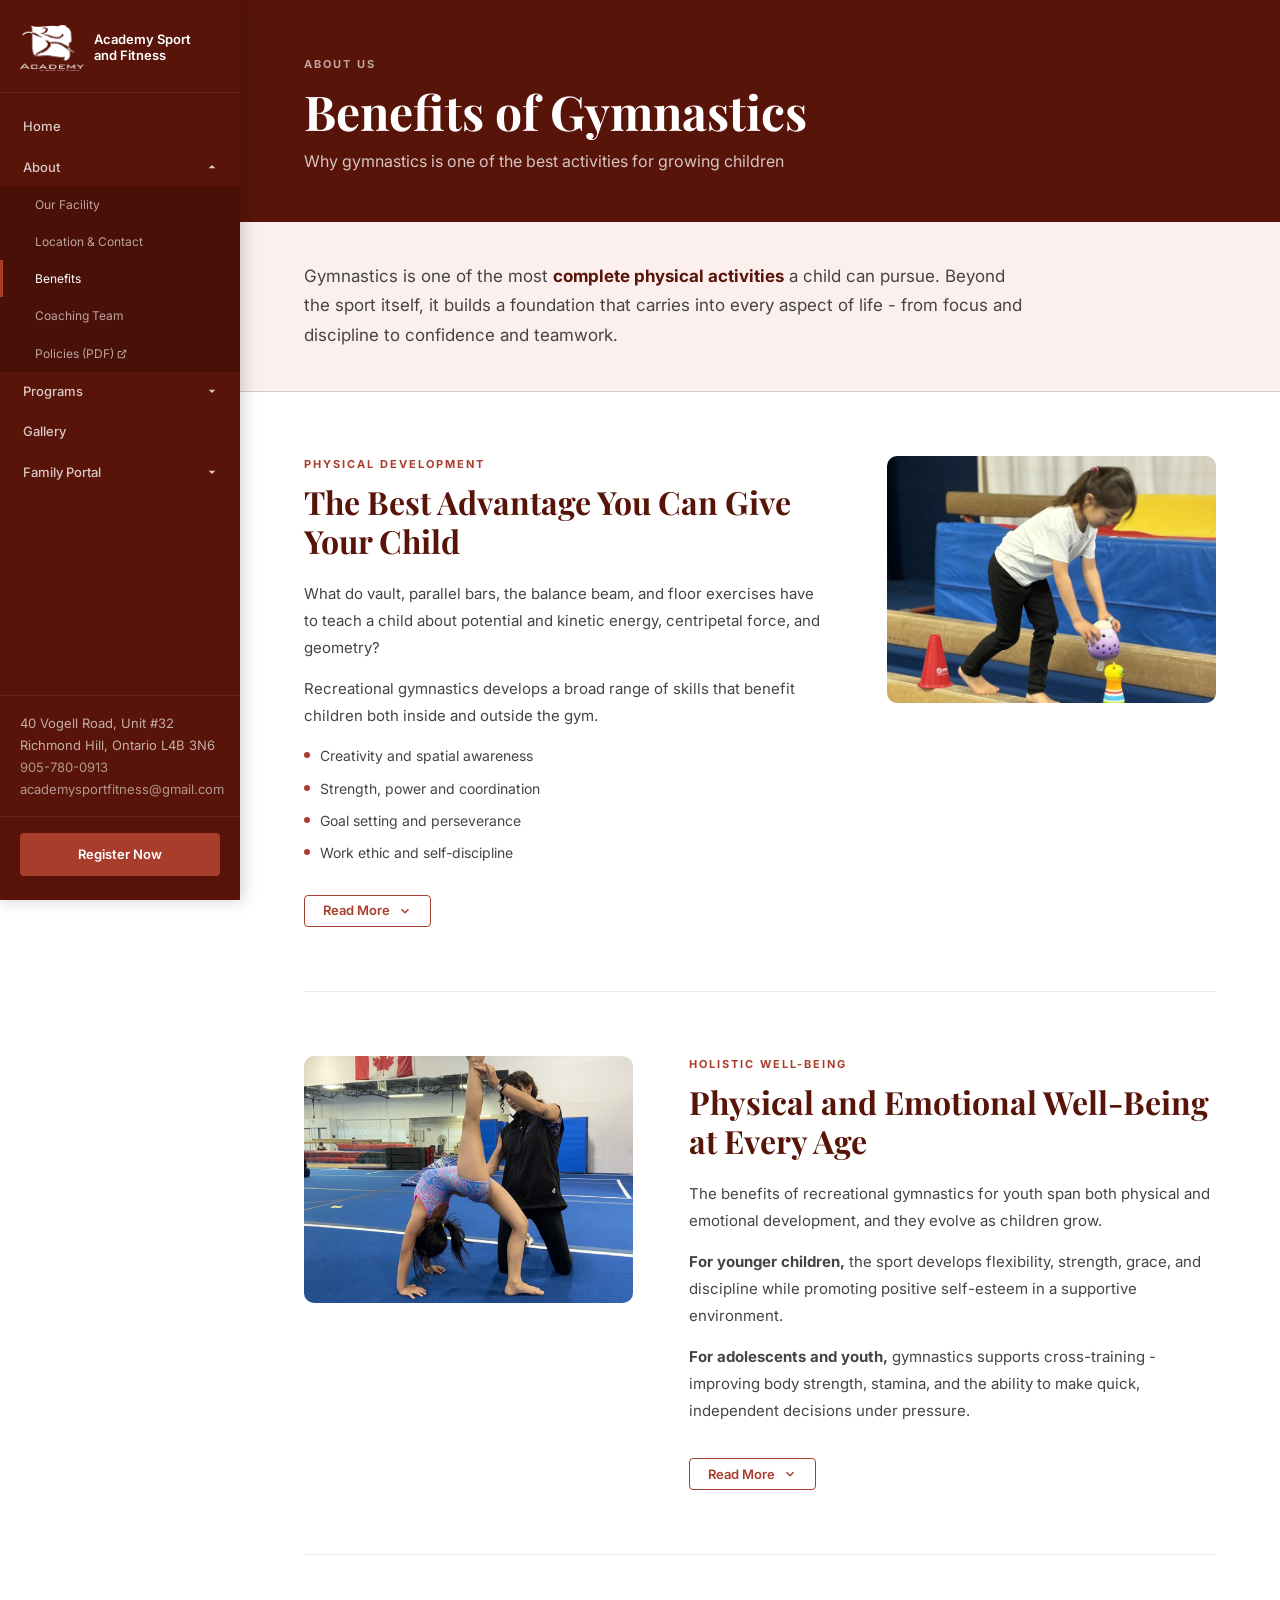
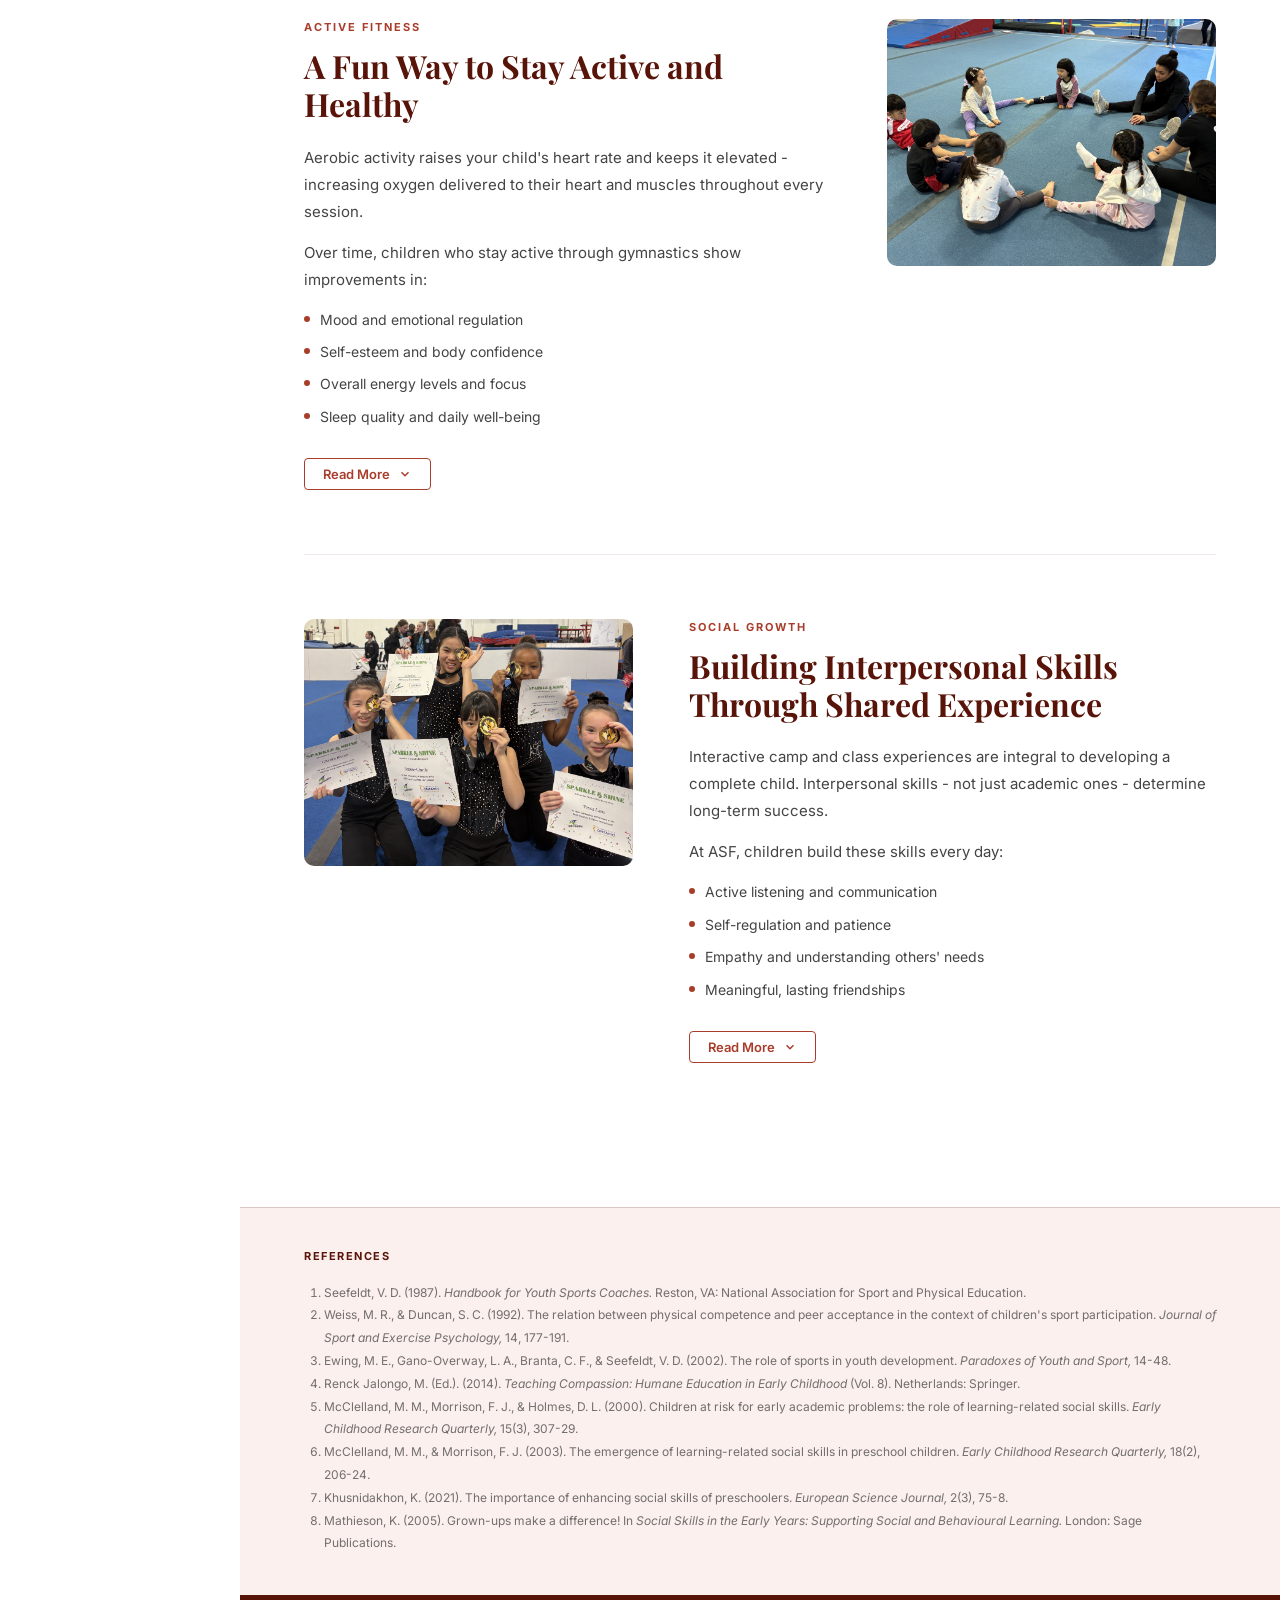
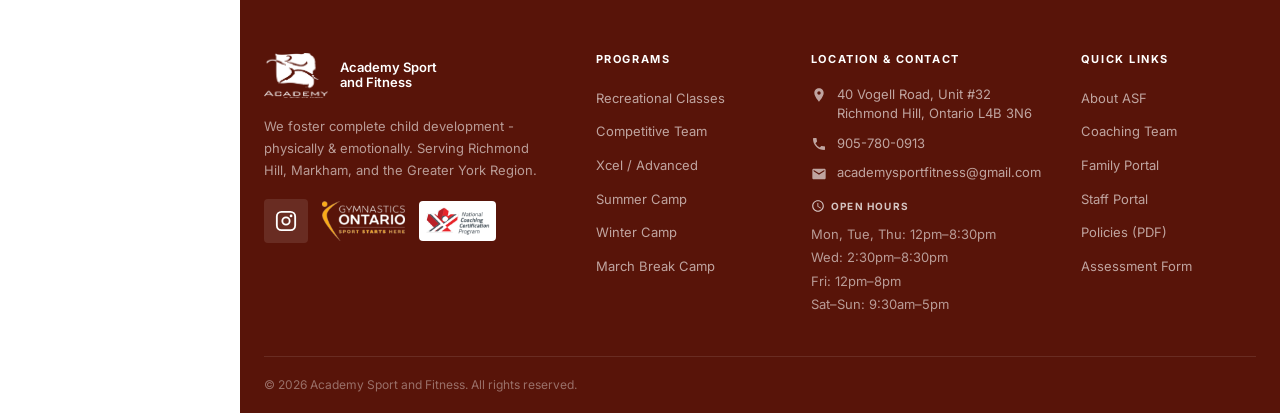
==== benefits.html @ f4c7ddd2 "Website redesign — initial commit" ====
<!DOCTYPE html>
<html lang="en">
<head>
<meta charset="UTF-8">
<meta name="viewport" content="width=device-width, initial-scale=1.0">
<meta name="description" content="Discover the physical, cognitive, and social benefits of gymnastics for children of all ages at Academy Sport and Fitness.">
<meta property="og:site_name" content="Academy Sport and Fitness">
<meta property="og:type" content="website">
<meta property="og:url" content="https://academysportfitness.ca/benefits.html">
<meta property="og:title" content="Benefits of Gymnastics | Academy Sport and Fitness">
<meta property="og:description" content="Discover the physical, cognitive, and social benefits of gymnastics for children of all ages at Academy Sport and Fitness.">
<meta property="og:image" content="https://academysportfitness.ca/assets/web/logo.png">
<meta property="og:locale" content="en_CA">
<link rel="icon" href="assets/web/logo.png" type="image/png">
<title>Benefits of Gymnastics | Academy Sport and Fitness</title>
<link href="https://fonts.googleapis.com/css2?family=Playfair+Display:wght@400;700&family=Inter:wght@300;400;500;600;700&display=swap" rel="stylesheet">
<style>
:root {
  --seashell:      #FCF0EE;
  --almond-silk:   #DAC9C6;
  --brick-red:     #A93D2B;
  --oxidized-iron: #9B2616;
  --dark-garnet:   #581409;
  --white:         #FFFFFF;
  --text-dark:     #1A1A1A;
  --text-mid:      #444444;
  --nav-width:     240px;
}
*,*::before,*::after{box-sizing:border-box;margin:0;padding:0}
body{font-family:'Inter',sans-serif;font-size:16px;color:var(--text-dark);background:var(--white);line-height:1.6}
img{max-width:100%;height:auto;display:block}
a{color:var(--brick-red)}
svg{display:inline-block;vertical-align:middle;flex-shrink:0}

.site-wrapper{display:flex;min-height:100vh}
#main-content{flex:1;min-width:0;margin-left:var(--nav-width)}

/* ── SIDEBAR NAV ── */
#site-nav{position:fixed;top:0;left:0;width:var(--nav-width);height:100vh;background:var(--dark-garnet);display:flex;flex-direction:column;overflow-y:auto;z-index:1000;box-shadow:2px 0 16px rgba(0,0,0,.2);scrollbar-width:none}
#site-nav::-webkit-scrollbar{display:none}
.nav-logo{display:flex;align-items:center;gap:10px;padding:24px 20px 20px;text-decoration:none;border-bottom:1px solid rgba(255,255,255,.08)}
.nav-logo-icon{width:64px;height:48px;flex-shrink:0;display:flex;align-items:center;justify-content:center}
.nav-logo-icon img{width:100%;height:100%;object-fit:contain}
.nav-logo-text strong{display:block;font-size:13px;font-weight:600;color:#fff;line-height:1.2}
.nav-menu{list-style:none;padding:12px 0;flex:1}
.nav-menu>li>a,.nav-menu>li>.nav-parent{display:flex;align-items:center;justify-content:space-between;gap:8px;width:100%;padding:11px 20px;color:var(--almond-silk);text-decoration:none;font-size:13px;font-weight:500;background:none;border:none;font-family:inherit;cursor:pointer;text-align:left;transition:background .15s,color .15s;border-left:3px solid transparent}
.nav-menu>li>a:hover,.nav-menu>li>.nav-parent:hover{background:rgba(255,255,255,.06);color:#fff}
.nav-menu>li.active>a{color:#fff;background:rgba(255,255,255,.08);border-left-color:var(--brick-red)}
.nav-chevron{display:flex;transition:transform .25s;opacity:1}
.nav-parent[aria-expanded="true"] .nav-chevron{transform:rotate(180deg)}
.nav-dropdown{list-style:none;background:rgba(0,0,0,.18);overflow:hidden;max-height:0;opacity:0;transition:max-height .28s ease,opacity .2s ease}
.nav-dropdown.open{max-height:400px;opacity:1}
.nav-dropdown li a{display:block;padding:9px 20px 9px 32px;color:var(--almond-silk);text-decoration:none;font-size:12px;opacity:.8;transition:background .15s,opacity .15s;border-left:3px solid transparent}
.nav-dropdown li a:hover{background:rgba(255,255,255,.06);opacity:1;color:#fff}
.nav-dropdown li.active a{color:#fff;border-left-color:var(--brick-red);opacity:1}
.nav-policy-btn{display:inline-flex!important;align-items:center;gap:6px;margin:6px 20px 8px 20px;border:1px solid rgba(255,255,255,.3)!important;border-radius:20px;color:var(--almond-silk);text-decoration:none;font-size:11px;font-weight:600;padding:4px 8px;transition:background .15s,border-color .15s;opacity:1!important;background:none}
.nav-policy-btn:hover{background:rgba(255,255,255,.1)!important;border-color:rgba(255,255,255,.55)!important;color:#fff!important}
.nav-portal-btn{display:flex!important;align-items:center;justify-content:center;gap:7px;width:fit-content;margin:5px auto 8px;border:1.5px solid rgba(255,255,255,.4)!important;border-radius:20px;color:#fff;text-decoration:none;font-size:12px;font-weight:600;padding:5px 16px;transition:background .15s,border-color .15s;background:rgba(255,255,255,.06)}
.nav-portal-btn:hover{background:rgba(255,255,255,.15)!important;border-color:rgba(255,255,255,.65)!important;color:#fff!important}
.nav-contact{padding:16px 20px;border-top:1px solid rgba(255,255,255,.08);font-size:13px;line-height:1.7;color:rgba(255,255,255,.65)}
.nav-contact a{color:rgba(255,255,255,.55);text-decoration:none}
.nav-contact a:hover{color:#fff}
.nav-cta-wrap{padding:16px 20px 24px;border-top:1px solid rgba(255,255,255,.08)}
.nav-cta{display:block;text-align:center;background:var(--brick-red);color:#fff;padding:11px 16px;border-radius:4px;font-size:13px;font-weight:600;text-decoration:none;transition:background .2s}
.nav-cta:hover{background:var(--oxidized-iron)}
/* ── PAGE HERO ── */
.page-hero{background:var(--dark-garnet);color:var(--white);padding:56px 64px 48px}
.page-hero .section-eyebrow{font-size:11px;font-weight:700;letter-spacing:.18em;text-transform:uppercase;color:var(--almond-silk);margin-bottom:10px;opacity:.8}
.page-hero-tagline{font-size:16px;color:rgba(255,255,255,.75);margin-top:10px;line-height:1.55;max-width:560px}
.page-hero h1{font-family:'Playfair Display',serif;font-size:clamp(2rem,4vw,3rem);font-weight:700;line-height:1.15;margin:0}
.section-eyebrow{font-size:11px;font-weight:700;letter-spacing:.18em;text-transform:uppercase;color:var(--brick-red);margin-bottom:12px}

/* ── INTRO BAND ── */
.intro-band{background:var(--seashell);padding:40px 64px;border-bottom:1px solid var(--almond-silk)}
.intro-band p{max-width:720px;font-size:17px;line-height:1.75;color:var(--text-mid)}
.intro-band strong{color:var(--dark-garnet)}

/* ── BENEFIT SECTIONS ── */
.benefits-list{padding:0 64px 80px}
.benefit-block{display:grid;grid-template-columns:1.6fr 1fr;gap:56px;align-items:start;padding:64px 0;border-bottom:1px solid rgba(218,201,198,.4)}
.benefit-block:last-child{border-bottom:none}
.benefit-block.reverse{direction:rtl}
.benefit-block.reverse>*{direction:ltr}
.benefit-text .section-eyebrow{display:block;margin-bottom:10px}
.benefit-text h2{font-family:'Playfair Display',serif;font-size:clamp(1.5rem,2.5vw,2rem);font-weight:700;color:var(--dark-garnet);margin-bottom:20px;line-height:1.2}
.benefit-text p{font-size:15px;line-height:1.8;color:var(--text-mid);margin-bottom:14px}
.benefit-text p:last-child{margin-bottom:0}
.benefit-bullets{list-style:none;margin-top:16px}
.benefit-bullets li{display:flex;align-items:flex-start;gap:10px;font-size:14px;color:var(--text-mid);margin-bottom:10px;line-height:1.6}
.benefit-bullets li::before{content:'';width:6px;height:6px;border-radius:50%;background:var(--brick-red);flex-shrink:0;margin-top:7px}
.benefit-more{overflow:hidden;max-height:0;transition:max-height .4s ease,opacity .3s ease;opacity:0}
.benefit-more.open{max-height:800px;opacity:1}
.benefit-more-inner{padding-top:20px;border-top:1px solid rgba(218,201,198,.5);margin-top:20px}
.benefit-more-inner h4{font-size:12px;font-weight:700;letter-spacing:.1em;text-transform:uppercase;color:var(--dark-garnet);margin-bottom:12px}
.apparatus-grid{display:grid;grid-template-columns:1fr 1fr;gap:12px;margin-bottom:0}
.apparatus-item{background:var(--seashell);border-radius:6px;padding:12px 14px}
.apparatus-item .apparatus-name{font-size:11px;font-weight:700;letter-spacing:.08em;text-transform:uppercase;color:var(--dark-garnet);margin-bottom:4px}
.apparatus-item .apparatus-takeaway{font-size:13px;color:var(--text-mid);line-height:1.5}
.apparatus-item .apparatus-takeaway em{font-style:italic;color:var(--brick-red)}
.btn-read-more{display:inline-flex;align-items:center;gap:8px;margin-top:20px;background:none;border:1px solid var(--brick-red);color:var(--brick-red);padding:8px 18px;border-radius:4px;font-size:13px;font-weight:600;cursor:pointer;font-family:inherit;transition:background .2s,color .2s;line-height:1}
.btn-read-more:hover{background:var(--brick-red);color:#fff}
.btn-read-more svg.arrow{flex-shrink:0;transition:transform .3s;display:block}
.btn-read-more.open svg.arrow{transform:rotate(180deg)}
.cite{font-size:11px;color:var(--brick-red);font-weight:600;white-space:nowrap}
.references-section{background:var(--seashell);padding:40px 64px;border-top:1px solid var(--almond-silk)}
.references-section h3{font-size:11px;font-weight:700;letter-spacing:.14em;text-transform:uppercase;color:var(--dark-garnet);margin-bottom:16px}
.references-section ol{padding-left:20px;font-size:12px;color:var(--text-mid);line-height:1.9;opacity:.75}
.benefit-img-placeholder{border-radius:10px;overflow:hidden;background:linear-gradient(135deg,var(--almond-silk) 0%,#c9b0ac 100%)}
.benefit-img-placeholder img{width:100%;aspect-ratio:4/3;object-fit:cover;display:block}

/* ── FOOTER ── */
#site-footer{background:var(--dark-garnet);color:var(--almond-silk);padding:56px 24px 0;margin-left:var(--nav-width);width:calc(100% - var(--nav-width))}
.footer-inner{max-width:1100px;margin:0 auto;display:grid;grid-template-columns:2fr 1.2fr 1.2fr 1.2fr;gap:40px;padding-bottom:40px;border-bottom:1px solid rgba(255,255,255,.1)}
.footer-brand .footer-logo{display:flex;align-items:center;gap:12px;margin-bottom:16px}
.footer-logo-icon{width:64px;height:48px;flex-shrink:0;display:flex;align-items:center;justify-content:center}
.footer-logo-icon img{width:100%;height:100%;object-fit:contain}
.footer-logos{display:flex;gap:14px;align-items:center;flex-wrap:wrap;margin-top:4px}
.footer-logos .logo-go{height:40px;width:auto;object-fit:contain}
.footer-logos .logo-nccp{height:40px;width:auto;object-fit:contain;background:#fff;border-radius:4px;padding:2px 4px}
.footer-ig-btn{width:44px;height:44px;background:rgba(255,255,255,.1);border-radius:4px;display:flex;align-items:center;justify-content:center;color:#fff;text-decoration:none;transition:background .2s;flex-shrink:0}
.footer-ig-btn:hover{background:var(--brick-red)}
.footer-logo-text strong{display:block;font-size:13px;font-weight:600;color:#fff;line-height:1.2}
.footer-brand>p{font-size:13px;line-height:1.7;opacity:.75;margin-bottom:18px}
.footer-col h4{font-size:11px;font-weight:700;letter-spacing:.14em;text-transform:uppercase;color:#fff;margin-bottom:16px}
.footer-col ul{list-style:none}
.footer-col ul li{margin-bottom:8px}
.footer-col ul li a{color:var(--almond-silk);text-decoration:none;font-size:13px;opacity:.8}
.footer-col ul li a:hover{opacity:1;color:#fff}
.footer-contact-item{display:flex;align-items:flex-start;gap:10px;margin-bottom:10px;font-size:13px;opacity:.8;line-height:1.5}
.footer-contact-item a{color:var(--almond-silk);text-decoration:none}
.footer-hours{margin-top:14px;font-size:13px;opacity:.75;line-height:1.8}
.footer-hours h5{display:flex;align-items:center;gap:6px;font-size:10px;font-weight:700;letter-spacing:.12em;text-transform:uppercase;color:#fff;margin-bottom:8px;opacity:1}
.footer-bottom{max-width:1100px;margin:0 auto;padding:18px 0;display:flex;justify-content:space-between;align-items:center;font-size:12px;opacity:.5}
.footer-bottom-links{display:flex;gap:18px}
.footer-bottom-links a{color:var(--almond-silk);text-decoration:none}

/* ── MOBILE ── */
.mobile-topbar{display:none;position:fixed;top:0;left:0;right:0;height:56px;background:var(--dark-garnet);align-items:center;justify-content:space-between;padding:0 16px;z-index:1001;box-shadow:0 2px 8px rgba(0,0,0,.25)}
.mobile-logo{display:flex;align-items:center;gap:10px;text-decoration:none}
.mobile-logo-icon{width:44px;height:30px;display:flex;align-items:center;justify-content:center;flex-shrink:0}
.mobile-logo-icon img{width:100%;height:100%;object-fit:contain}
.mobile-logo-name{color:#fff;font-size:13px;font-weight:600}
.nav-hamburger{background:rgba(255,255,255,.1);border:1px solid rgba(255,255,255,.2);border-radius:6px;cursor:pointer;padding:10px 12px;display:flex;flex-direction:column;gap:5px;align-items:center}
.nav-hamburger span{display:block;height:2px;background:#fff;border-radius:2px;transition:transform .3s,opacity .3s}
.nav-hamburger span:nth-child(1){width:24px}
.nav-hamburger span:nth-child(2){width:24px}
.nav-hamburger span:nth-child(3){width:24px}
.nav-hamburger.open span:nth-child(1){width:24px;transform:translateY(7px) rotate(45deg)}
.nav-hamburger.open span:nth-child(2){opacity:0}
.nav-hamburger.open span:nth-child(3){width:24px;transform:translateY(-7px) rotate(-45deg)}
.nav-overlay{display:none;position:fixed;inset:0;background:rgba(0,0,0,.45);z-index:999}
.nav-overlay.open{display:block}
#site-nav{transition:transform .3s ease}
@media(max-width:1024px){
  .mobile-topbar{display:flex}
  #site-nav{width:100%;transform:none;opacity:0;pointer-events:none;background:rgba(155,38,22,0.95);align-items:center;justify-content:center;transition:opacity .25s ease;box-shadow:none;overflow:hidden}
  #site-nav.nav-open{opacity:1;pointer-events:all}
  #nav-overlay{display:none!important}
  #site-nav .nav-logo,#site-nav .nav-contact,#site-nav .nav-cta-wrap{display:none}
  .nav-menu{text-align:center;padding:0;width:100%;flex:none}
  .nav-menu>li>a,.nav-menu>li>.nav-parent,.nav-dropdown li a{-webkit-tap-highlight-color:transparent}
  .nav-menu>li>a,.nav-menu>li>.nav-parent{font-size:19px;padding:13px 24px;justify-content:center;border-left:none!important;letter-spacing:.01em}
  .nav-menu>li.active>a{border-left-color:transparent!important;background:rgba(255,255,255,.1)}
  .nav-dropdown{background:rgba(0,0,0,.18)}
  .nav-dropdown li a{text-align:center;padding-left:20px;border-left:none!important}
 .nav-portal-btn{margin:6px auto 8px!important;display:inline-flex!important;width:auto}
  #main-content{margin-left:0;padding-top:56px}
  #site-footer{margin-left:0;width:100%}
  .benefit-block,.benefit-block.reverse{grid-template-columns:1fr;direction:ltr;gap:32px}
  .benefit-block.reverse .benefit-img-placeholder{order:-1}
  .benefits-list{padding:0 24px 60px}
  .intro-band{padding:28px 24px}
  .page-hero{padding:40px 24px 32px}
  .references-section{padding:28px 24px}
  .footer-inner{grid-template-columns:1fr;gap:28px}
  .footer-bottom{flex-direction:column;gap:8px;text-align:center}
  .footer-bottom-links{justify-content:center;flex-wrap:wrap}
}
/* Back to top */
#back-to-top{position:fixed;bottom:28px;right:28px;width:44px;height:44px;background:var(--brick-red);color:#fff;border:none;border-radius:50%;cursor:pointer;display:flex;align-items:center;justify-content:center;box-shadow:0 2px 12px rgba(0,0,0,.25);opacity:0;transform:translateY(10px);transition:opacity .25s,transform .25s,background .15s;z-index:900;pointer-events:none}
#back-to-top.visible{opacity:1;transform:translateY(0);pointer-events:all}
#back-to-top:hover{background:var(--oxidized-iron)}</style>
</head>
<body>

<!-- Mobile top bar -->
<div class="mobile-topbar">
  <a href="index.html" class="mobile-logo">
    <div class="mobile-logo-icon"><img src="assets/web/logo.png" alt="ASF Logo"></div>
    <span class="mobile-logo-name">Academy Sport and Fitness</span>
  </a>
  <button class="nav-hamburger" id="nav-hamburger" aria-label="Open menu" aria-expanded="false">
    <span></span><span></span><span></span>
  </button>
</div>
<div class="nav-overlay" id="nav-overlay"></div>

<div class="site-wrapper">

<!-- ── SIDEBAR NAV ── -->
<nav id="site-nav">
  <a href="index.html" class="nav-logo">
    <div class="nav-logo-icon"><img src="assets/web/logo.png" alt="ASF Logo"></div>
    <div class="nav-logo-text">
      <strong>Academy Sport<br>and Fitness</strong>
    </div>
  </a>

  <ul class="nav-menu">
    <li><a href="index.html">Home</a></li>
    <li>
      <button class="nav-parent" aria-expanded="true">
        About
        <span class="nav-chevron">
          <svg width="16" height="16" viewBox="0 0 24 24" fill="currentColor"><path d="M7 10l5 5 5-5H7z"/></svg>
        </span>
      </button>
      <ul class="nav-dropdown open">
        <li><a href="our-facility.html">Our Facility</a></li>
        <li><a href="location-contact.html">Location &amp; Contact</a></li>
        <li class="active"><a href="benefits.html">Benefits</a></li>
        <li><a href="coaching-team.html">Coaching Team</a></li>
        <li><a href="https://academysportfitness.ca/wp-content/uploads/2025/06/Academy-Policies-25-26.pdf" target="_blank" rel="noopener noreferrer">Policies (PDF)&nbsp;<svg width="10" height="10" viewBox="0 0 24 24" fill="none" stroke="currentColor" stroke-width="2.5"><path d="M18 13v6a2 2 0 0 1-2 2H5a2 2 0 0 1-2-2V8a2 2 0 0 1 2-2h6"/><polyline points="15 3 21 3 21 9"/><line x1="10" y1="14" x2="21" y2="3"/></svg></a></li>
      </ul>
    </li>
    <li>
      <button class="nav-parent" aria-expanded="false">
        Programs
        <span class="nav-chevron">
          <svg width="16" height="16" viewBox="0 0 24 24" fill="currentColor"><path d="M7 10l5 5 5-5H7z"/></svg>
        </span>
      </button>
      <ul class="nav-dropdown">
        <li><a href="which-program.html">Find the Right Program</a></li>
        <li><a href="camp.html">Camps</a></li>
        <li><a href="recreational-classes.html">Recreational Classes</a></li>
        <li><a href="xcel.html">Xcel / Advanced</a></li>
        <li><a href="competitive-team.html">Competitive Team</a></li>
        <li><a href="birthday.html">Birthday Parties</a></li>
      </ul>
    </li>
    <li><a href="gallery.html">Gallery</a></li>
    <li>
      <button class="nav-parent" aria-expanded="false">
        Family Portal
        <span class="nav-chevron">
          <svg width="16" height="16" viewBox="0 0 24 24" fill="currentColor"><path d="M7 10l5 5 5-5H7z"/></svg>
        </span>
      </button>
      <ul class="nav-dropdown">
        <li><a href="https://app.jackrabbitclass.com/regv2.asp?id=540626" target="_blank" rel="noopener noreferrer">Sign Up&nbsp;<svg width="10" height="10" viewBox="0 0 24 24" fill="none" stroke="currentColor" stroke-width="2.5"><path d="M18 13v6a2 2 0 0 1-2 2H5a2 2 0 0 1-2-2V8a2 2 0 0 1 2-2h6"/><polyline points="15 3 21 3 21 9"/><line x1="10" y1="14" x2="21" y2="3"/></svg></a></li>
        <li><a href="https://app.jackrabbitclass.com/jr3.0/ParentPortal/Login?orgID=540626" target="_blank" rel="noopener noreferrer">Log In&nbsp;<svg width="10" height="10" viewBox="0 0 24 24" fill="none" stroke="currentColor" stroke-width="2.5"><path d="M18 13v6a2 2 0 0 1-2 2H5a2 2 0 0 1-2-2V8a2 2 0 0 1 2-2h6"/><polyline points="15 3 21 3 21 9"/><line x1="10" y1="14" x2="21" y2="3"/></svg></a></li>
      </ul>
    </li>
  </ul>

  <div class="nav-contact">
    <p><a href="https://maps.google.com/?q=40+Vogell+Road+Unit+32+Richmond+Hill+ON+L4B+3N6" target="_blank" rel="noopener noreferrer" style="color:inherit;text-decoration:none">40 Vogell Road, Unit #32<br>Richmond Hill, Ontario L4B 3N6</a></p>
    <p><a href="tel:9057800913">905-780-0913</a></p>
    <p><a href="mailto:academysportfitness@gmail.com">academysportfitness@gmail.com</a></p>
  </div>

  <div class="nav-cta-wrap">
    <a href="https://app.jackrabbitclass.com/regv2.asp?id=540626" class="nav-cta" target="_blank" rel="noopener noreferrer">Register Now</a>
  </div>
</nav>

<!-- ── MAIN ── -->
<main id="main-content">

  <div class="page-hero">
    <p class="section-eyebrow">About Us</p>
    <h1>Benefits of Gymnastics</h1>
    <p class="page-hero-tagline">Why gymnastics is one of the best activities for growing children</p>
  </div>

  <div class="intro-band">
    <p>Gymnastics is one of the most <strong>complete physical activities</strong> a child can pursue. Beyond the sport itself, it builds a foundation that carries into every aspect of life - from focus and discipline to confidence and teamwork.</p>
  </div>

  <div class="benefits-list">

    <!-- Block 1: Physical advantage -->
    <div class="benefit-block">
      <div class="benefit-text">
        <span class="section-eyebrow">Physical Development</span>
        <h2>The Best Advantage You Can Give Your Child</h2>
        <p>What do vault, parallel bars, the balance beam, and floor exercises have to teach a child about potential and kinetic energy, centripetal force, and geometry?</p>
        <p>Recreational gymnastics develops a broad range of skills that benefit children both inside and outside the gym.</p>
        <ul class="benefit-bullets">
          <li>Creativity and spatial awareness</li>
          <li>Strength, power and coordination</li>
          <li>Goal setting and perseverance</li>
          <li>Work ethic and self-discipline</li>
        </ul>
        <div class="benefit-more" id="more-1">
          <div class="benefit-more-inner">
            <h4>What each apparatus teaches</h4>
            <div class="apparatus-grid">
              <div class="apparatus-item">
                <div class="apparatus-name">Vault</div>
                <div class="apparatus-takeaway">Physics, acceleration &amp; mechanics. <em>"You can get past any obstacle."</em></div>
              </div>
              <div class="apparatus-item">
                <div class="apparatus-name">Uneven Bars</div>
                <div class="apparatus-takeaway">Momentum &amp; potential/kinetic energy. <em>"Go with the flow; don't be afraid to let go."</em></div>
              </div>
              <div class="apparatus-item">
                <div class="apparatus-name">Balance Beam</div>
                <div class="apparatus-takeaway">Centre of gravity &amp; focus. <em>"Mind over matter."</em></div>
              </div>
              <div class="apparatus-item">
                <div class="apparatus-name">Floor &amp; All-Around</div>
                <div class="apparatus-takeaway">Creativity, resilience &amp; goal setting. <em>"Let your personality shine."</em></div>
              </div>
            </div>
          </div>
        </div>
        <button class="btn-read-more" data-target="more-1"><span class="btn-label">Read More</span><svg class="arrow" width="14" height="14" viewBox="0 0 24 24" fill="none" stroke="currentColor" stroke-width="2.5"><polyline points="6 9 12 15 18 9"/></svg></button>
      </div>
      <div class="benefit-img-placeholder">
        <img src="assets/photos/benefits/1-benefits.jpg" alt="Gymnastics physical development">
      </div>
    </div>

    <!-- Block 2: Physical & emotional well-being (image left) -->
    <div class="benefit-block reverse">
      <div class="benefit-text">
        <span class="section-eyebrow">Holistic Well-Being</span>
        <h2>Physical and Emotional Well-Being at Every Age</h2>
        <p>The benefits of recreational gymnastics for youth span both physical and emotional development, and they evolve as children grow.</p>
        <p><strong>For younger children,</strong> the sport develops flexibility, strength, grace, and discipline while promoting positive self-esteem in a supportive environment.</p>
        <p><strong>For adolescents and youth,</strong> gymnastics supports cross-training - improving body strength, stamina, and the ability to make quick, independent decisions under pressure.</p>
        <div class="benefit-more" id="more-2">
          <div class="benefit-more-inner">
            <h4>How it develops the whole child</h4>
            <ul class="benefit-bullets">
              <li>Through sports participation, children develop social and emotional skills, moral values, and a better sense of self through increased confidence and perceived competence.<span class="cite"> [1]</span></li>
              <li>Group classes teach children to communicate, cooperate, and resolve issues with peers in a supervised environment. Children who believe they are physically competent are also perceived as more interpersonally competent by their teachers.<span class="cite"> [2]</span></li>
              <li>High-level gymnasts learn to stay poised under stress and make real-time adjustments mid-performance - qualities found in strong leaders.</li>
              <li>Sports involvement influences the total child - physical, social, and emotional competence develop together.<span class="cite"> [3]</span></li>
            </ul>
          </div>
        </div>
        <button class="btn-read-more" data-target="more-2"><span class="btn-label">Read More</span><svg class="arrow" width="14" height="14" viewBox="0 0 24 24" fill="none" stroke="currentColor" stroke-width="2.5"><polyline points="6 9 12 15 18 9"/></svg></button>
      </div>
      <div class="benefit-img-placeholder">
        <img src="assets/photos/benefits/2-benefits.jpg" alt="Gymnastics holistic well-being">
      </div>
    </div>

    <!-- Block 3: Fitness / aerobic -->
    <div class="benefit-block">
      <div class="benefit-text">
        <span class="section-eyebrow">Active Fitness</span>
        <h2>A Fun Way to Stay Active and Healthy</h2>
        <p>Aerobic activity raises your child's heart rate and keeps it elevated - increasing oxygen delivered to their heart and muscles throughout every session.</p>
        <p>Over time, children who stay active through gymnastics show improvements in:</p>
        <ul class="benefit-bullets">
          <li>Mood and emotional regulation</li>
          <li>Self-esteem and body confidence</li>
          <li>Overall energy levels and focus</li>
          <li>Sleep quality and daily well-being</li>
        </ul>
        <div class="benefit-more" id="more-3">
          <div class="benefit-more-inner">
            <h4>Why gymnastics specifically</h4>
            <ul class="benefit-bullets">
              <li>Gymnastics engages the whole brain, stimulating cognitive growth and encouraging rounded thinking from an early age.</li>
              <li>Safe weight-bearing movement builds strong, healthy bones - especially beneficial for toddlers and young children.</li>
              <li>Committing to a regular training schedule instills discipline, consistency, and follow-through.</li>
              <li>There is always a new skill to learn, so children stay engaged and challenged in every single class.</li>
            </ul>
            <p style="margin-top:14px;font-size:13px;color:var(--text-mid)">Health Canada recommends at least 60 minutes of moderate-to-vigorous activity daily for children aged 6–17.</p>
          </div>
        </div>
        <button class="btn-read-more" data-target="more-3"><span class="btn-label">Read More</span><svg class="arrow" width="14" height="14" viewBox="0 0 24 24" fill="none" stroke="currentColor" stroke-width="2.5"><polyline points="6 9 12 15 18 9"/></svg></button>
      </div>
      <div class="benefit-img-placeholder">
        <img src="assets/photos/benefits/3-benefits.jpg" alt="Gymnastics active fitness">
      </div>
    </div>

    <!-- Block 4: Social / camp (image left) -->
    <div class="benefit-block reverse">
      <div class="benefit-text">
        <span class="section-eyebrow">Social Growth</span>
        <h2>Building Interpersonal Skills Through Shared Experience</h2>
        <p>Interactive camp and class experiences are integral to developing a complete child. Interpersonal skills - not just academic ones - determine long-term success.</p>
        <p>At ASF, children build these skills every day:</p>
        <ul class="benefit-bullets">
          <li>Active listening and communication</li>
          <li>Self-regulation and patience</li>
          <li>Empathy and understanding others' needs</li>
          <li>Meaningful, lasting friendships</li>
        </ul>
        <div class="benefit-more" id="more-4">
          <div class="benefit-more-inner">
            <h4>What camp activities practice</h4>
            <ul class="benefit-bullets">
              <li>Teamwork through crafts and collaborative group challenges.</li>
              <li>Patience from waiting for turns on equipment in a structured setting.</li>
              <li>Leadership by helping set up gymnastics circuits and guiding peers.</li>
              <li>Responsibility through managing belongings and regulating behaviour throughout the day.</li>
              <li>Cooperation by engaging with a diverse group of children from different backgrounds.</li>
            </ul>
            <h4 style="margin-top:16px">Research support</h4>
            <ul class="benefit-bullets">
              <li>Developing socially appropriate behaviours at a young age prevents challenges that become harder to alter as children age.<span class="cite"> [4]</span></li>
              <li>Working on social skills as early as kindergarten has lasting positive effects on academic performance.<span class="cite"> [5,6]</span></li>
              <li>Camp counsellors help children build social consciousness by teaching feelings management and problem-solving strategies.<span class="cite"> [7,8]</span></li>
            </ul>
          </div>
        </div>
        <button class="btn-read-more" data-target="more-4"><span class="btn-label">Read More</span><svg class="arrow" width="14" height="14" viewBox="0 0 24 24" fill="none" stroke="currentColor" stroke-width="2.5"><polyline points="6 9 12 15 18 9"/></svg></button>
      </div>
      <div class="benefit-img-placeholder">
        <img src="assets/photos/benefits/4-benefits.jpg" alt="Gymnastics social growth">
      </div>
    </div>

  </div><!-- .benefits-list -->

  <div class="references-section">
    <h3>References</h3>
    <ol>
      <li>Seefeldt, V. D. (1987). <em>Handbook for Youth Sports Coaches.</em> Reston, VA: National Association for Sport and Physical Education.</li>
      <li>Weiss, M. R., &amp; Duncan, S. C. (1992). The relation between physical competence and peer acceptance in the context of children's sport participation. <em>Journal of Sport and Exercise Psychology,</em> 14, 177-191.</li>
      <li>Ewing, M. E., Gano-Overway, L. A., Branta, C. F., &amp; Seefeldt, V. D. (2002). The role of sports in youth development. <em>Paradoxes of Youth and Sport,</em> 14-48.</li>
      <li>Renck Jalongo, M. (Ed.). (2014). <em>Teaching Compassion: Humane Education in Early Childhood</em> (Vol. 8). Netherlands: Springer.</li>
      <li>McClelland, M. M., Morrison, F. J., &amp; Holmes, D. L. (2000). Children at risk for early academic problems: the role of learning-related social skills. <em>Early Childhood Research Quarterly,</em> 15(3), 307-29.</li>
      <li>McClelland, M. M., &amp; Morrison, F. J. (2003). The emergence of learning-related social skills in preschool children. <em>Early Childhood Research Quarterly,</em> 18(2), 206-24.</li>
      <li>Khusnidakhon, K. (2021). The importance of enhancing social skills of preschoolers. <em>European Science Journal,</em> 2(3), 75-8.</li>
      <li>Mathieson, K. (2005). Grown-ups make a difference! In <em>Social Skills in the Early Years: Supporting Social and Behavioural Learning.</em> London: Sage Publications.</li>
    </ol>
  </div>

</main>

</div><!-- .site-wrapper -->

<!-- Footer -->
<footer id="site-footer">
  <div class="footer-inner">
    <div class="footer-brand">
      <div class="footer-logo">
        <div class="footer-logo-icon"><img src="assets/web/logo.png" alt="ASF Logo"></div>
        <div class="footer-logo-text">
          <strong>Academy Sport<br>and Fitness</strong>
            </div>
      </div>
      <p>We foster complete child development - physically &amp; emotionally. Serving Richmond Hill, Markham, and the Greater York Region.</p>
      <div class="footer-logos">
        <a href="https://www.instagram.com/asfgymnastics/" class="footer-ig-btn" target="_blank" rel="noopener noreferrer" aria-label="Instagram">
          <svg width="22" height="22" viewBox="0 0 24 24" fill="none" stroke="currentColor" stroke-width="2"><rect x="2" y="2" width="20" height="20" rx="5"/><circle cx="12" cy="12" r="4"/><circle cx="17.5" cy="6.5" r="1.5" fill="currentColor" stroke="none"/></svg>
        </a>
        <img src="assets/web/logo-recasf.png" alt="Gymnastics Ontario" class="logo-go">
        <img src="assets/web/logo-nccp.png" alt="National Coaching Certification Program" class="logo-nccp">
      </div>
    </div>
    <div class="footer-col">
      <h4>Programs</h4>
      <ul>
        <li><a href="recreational-classes.html">Recreational Classes</a></li>
        <li><a href="competitive-team.html">Competitive Team</a></li>
        <li><a href="xcel.html">Xcel / Advanced</a></li>
        <li><a href="camp.html#panel-summer">Summer Camp</a></li>
        <li><a href="camp.html#panel-winter">Winter Camp</a></li>
        <li><a href="camp.html#panel-marchbreak">March Break Camp</a></li>
      </ul>
    </div>
    <div class="footer-col">
      <h4>Location &amp; Contact</h4>
      <div class="footer-contact-item"><span class="icon"><svg width="16" height="16" viewBox="0 0 24 24" fill="currentColor"><path d="M12 2C8.13 2 5 5.13 5 9c0 5.25 7 13 7 13s7-7.75 7-13c0-3.87-3.13-7-7-7zm0 9.5c-1.38 0-2.5-1.12-2.5-2.5s1.12-2.5 2.5-2.5 2.5 1.12 2.5 2.5-1.12 2.5-2.5 2.5z"/></svg></span><span><a href="https://maps.google.com/?q=40+Vogell+Road+Unit+32+Richmond+Hill+ON+L4B+3N6" target="_blank" rel="noopener noreferrer" style="color:inherit;text-decoration:none">40 Vogell Road, Unit #32<br>Richmond Hill, Ontario L4B 3N6</a></span></div>
      <div class="footer-contact-item"><span class="icon"><svg width="16" height="16" viewBox="0 0 24 24" fill="currentColor"><path d="M6.62 10.79a15.05 15.05 0 0 0 6.59 6.59l2.2-2.2a1 1 0 0 1 1.02-.24c1.12.37 2.33.57 3.57.57a1 1 0 0 1 1 1V20a1 1 0 0 1-1 1C10.61 21 3 13.39 3 4a1 1 0 0 1 1-1h3.5a1 1 0 0 1 1 1c0 1.25.2 2.45.57 3.57a1 1 0 0 1-.25 1.02l-2.2 2.2z"/></svg></span><a href="tel:9057800913">905-780-0913</a></div>
      <div class="footer-contact-item"><span class="icon"><svg width="16" height="16" viewBox="0 0 24 24" fill="currentColor"><path d="M20 4H4c-1.1 0-2 .9-2 2v12c0 1.1.9 2 2 2h16c1.1 0 2-.9 2-2V6c0-1.1-.9-2-2-2zm0 4l-8 5-8-5V6l8 5 8-5v2z"/></svg></span><a href="mailto:academysportfitness@gmail.com">academysportfitness@gmail.com</a></div>
      <div class="footer-hours">
        <h5><svg width="14" height="14" viewBox="0 0 24 24" fill="currentColor"><path d="M11.99 2C6.47 2 2 6.48 2 12s4.47 10 9.99 10C17.52 22 22 17.52 22 12S17.52 2 11.99 2zM12 20c-4.42 0-8-3.58-8-8s3.58-8 8-8 8 3.58 8 8-3.58 8-8 8zm.5-13H11v6l5.25 3.15.75-1.23-4.5-2.67V7z"/></svg> Open Hours</h5>
        Mon, Tue, Thu: 12pm–8:30pm<br>Wed: 2:30pm–8:30pm<br>Fri: 12pm–8pm<br>Sat–Sun: 9:30am–5pm
      </div>
    </div>
    <div class="footer-col">
      <h4>Quick Links</h4>
      <ul>
        <li><a href="our-facility.html">About ASF</a></li>
        <li><a href="coaching-team.html">Coaching Team</a></li>
        <li><a href="https://app.jackrabbitclass.com/jr3.0/ParentPortal/Login?orgID=540626" target="_blank" rel="noopener noreferrer">Family Portal</a></li>
        <li><a href="https://app.jackrabbitclass.com/jr3.0/TimeClock/StaffLogin?OrgId=540626&amp;sId=6b551da4-ce01-4f84-93cd-3070660bcdcf&amp;loc=ACADEMY" target="_blank" rel="noopener noreferrer">Staff Portal</a></li>
        <li><a href="https://academysportfitness.ca/wp-content/uploads/2025/06/Academy-Policies-25-26.pdf" target="_blank" rel="noopener noreferrer">Policies (PDF)</a></li>
        <li><a href="https://docs.google.com/forms/d/e/1FAIpQLSeGI9-S27g814u1JuJN66jXMPEFzDr7q_HO4TTykKR-nlzwiQ/viewform?usp=send_form" target="_blank" rel="noopener noreferrer">Assessment Form</a></li>
      </ul>
    </div>
  </div>
  <div class="footer-bottom">
    <span>&copy; 2026 Academy Sport and Fitness. All rights reserved.</span>
  </div>
</footer>

<script>
document.querySelectorAll('.nav-parent').forEach(btn => {
  btn.addEventListener('click', () => {
    const expanded = btn.getAttribute('aria-expanded') === 'true';
    const dropdown = btn.nextElementSibling;
    document.querySelectorAll('.nav-parent').forEach(other => {
      if (other !== btn) {
        other.setAttribute('aria-expanded', 'false');
        other.nextElementSibling?.classList.remove('open');
      }
    });
    btn.setAttribute('aria-expanded', expanded ? 'false' : 'true');
    dropdown?.classList.toggle('open', !expanded);
  });
});

const hamburger = document.getElementById('nav-hamburger');
const siteNav = document.getElementById('site-nav');
const overlay = document.getElementById('nav-overlay');
function openNav() { siteNav.classList.add('nav-open'); hamburger.classList.add('open'); overlay.classList.add('open'); hamburger.setAttribute('aria-expanded','true'); }
function closeNav() { siteNav.classList.remove('nav-open'); hamburger.classList.remove('open'); overlay.classList.remove('open'); hamburger.setAttribute('aria-expanded','false'); }
hamburger?.addEventListener('click', () => siteNav.classList.contains('nav-open') ? closeNav() : openNav());
overlay?.addEventListener('click', closeNav);

document.querySelectorAll('.btn-read-more').forEach(btn => {
  btn.addEventListener('click', () => {
    const target = document.getElementById(btn.dataset.target);
    const open = target.classList.toggle('open');
    btn.classList.toggle('open', open);
    btn.querySelector('.btn-label').textContent = open ? 'Show Less' : 'Read More';
  });
});
</script>

<button id="back-to-top" aria-label="Back to top">
  <svg width="20" height="20" viewBox="0 0 24 24" fill="none" stroke="currentColor" stroke-width="2.5"><polyline points="18 15 12 9 6 15"/></svg>
</button></body>
</html>
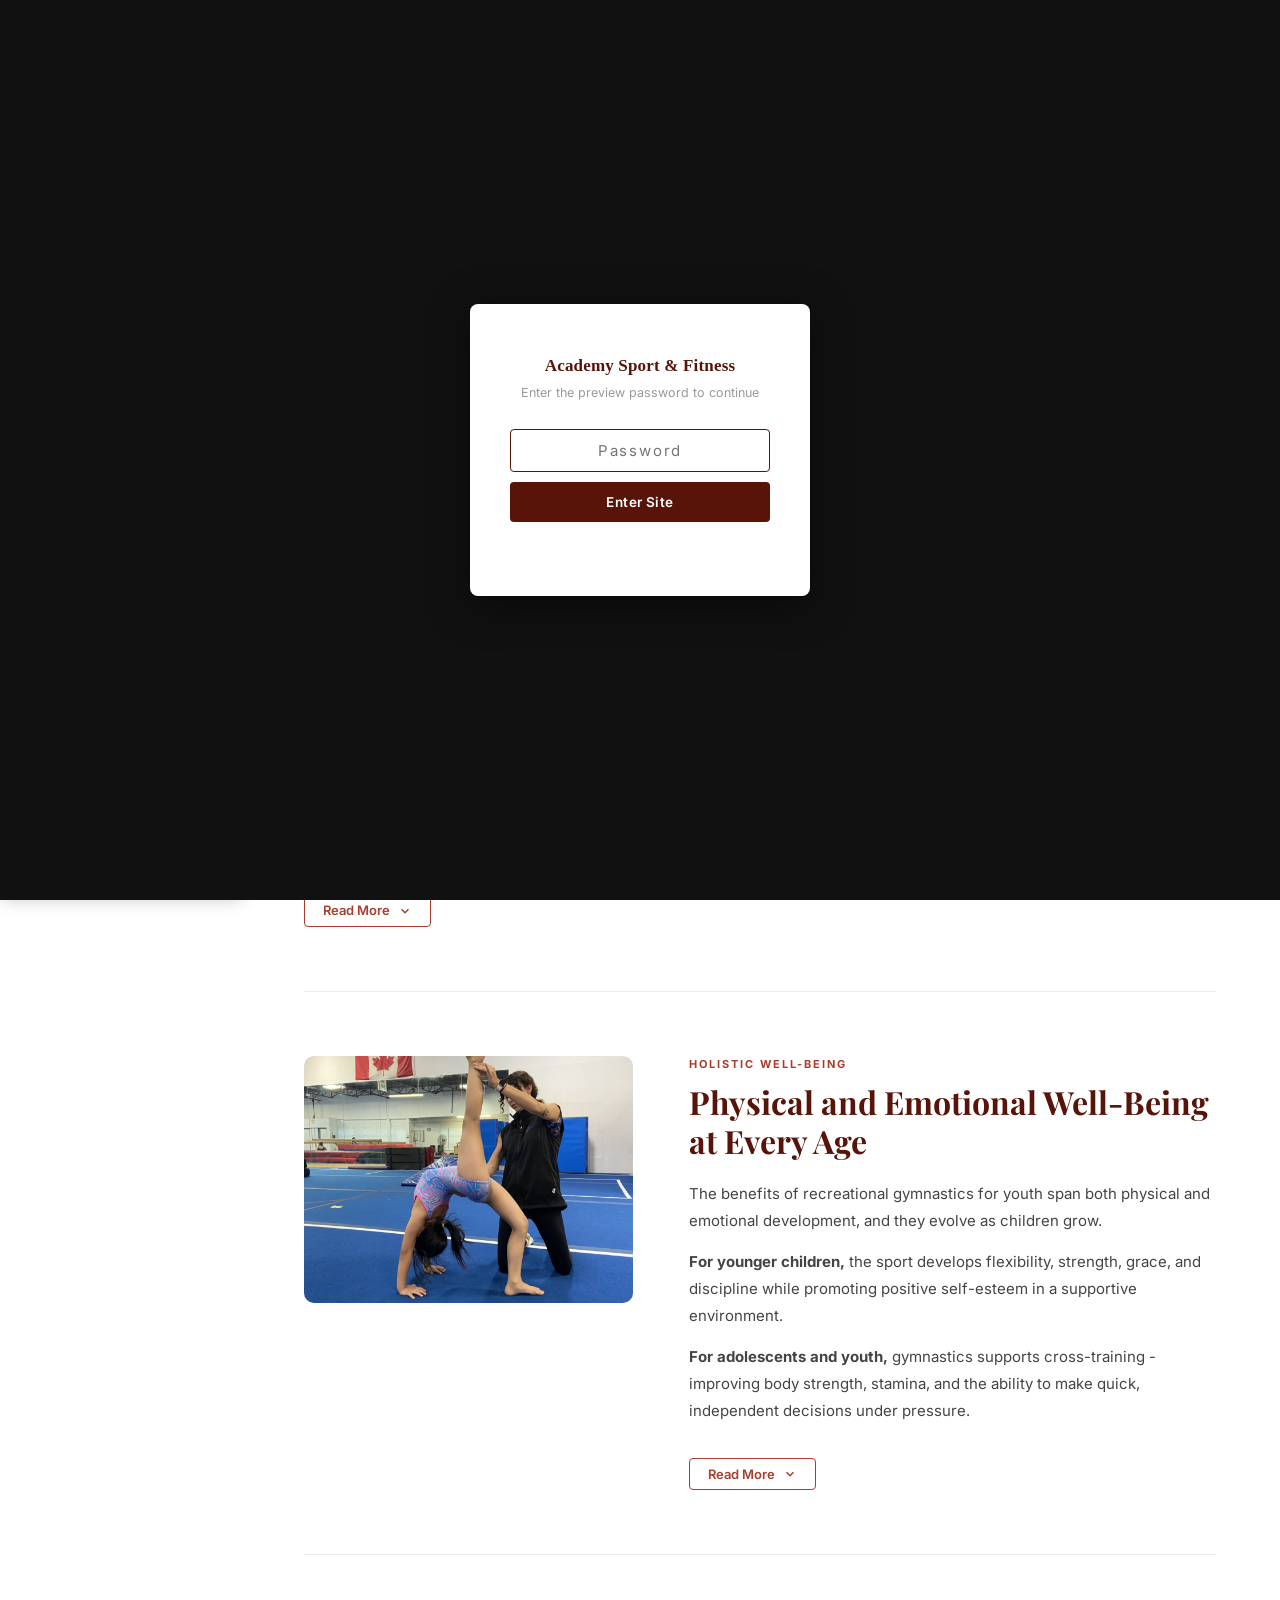
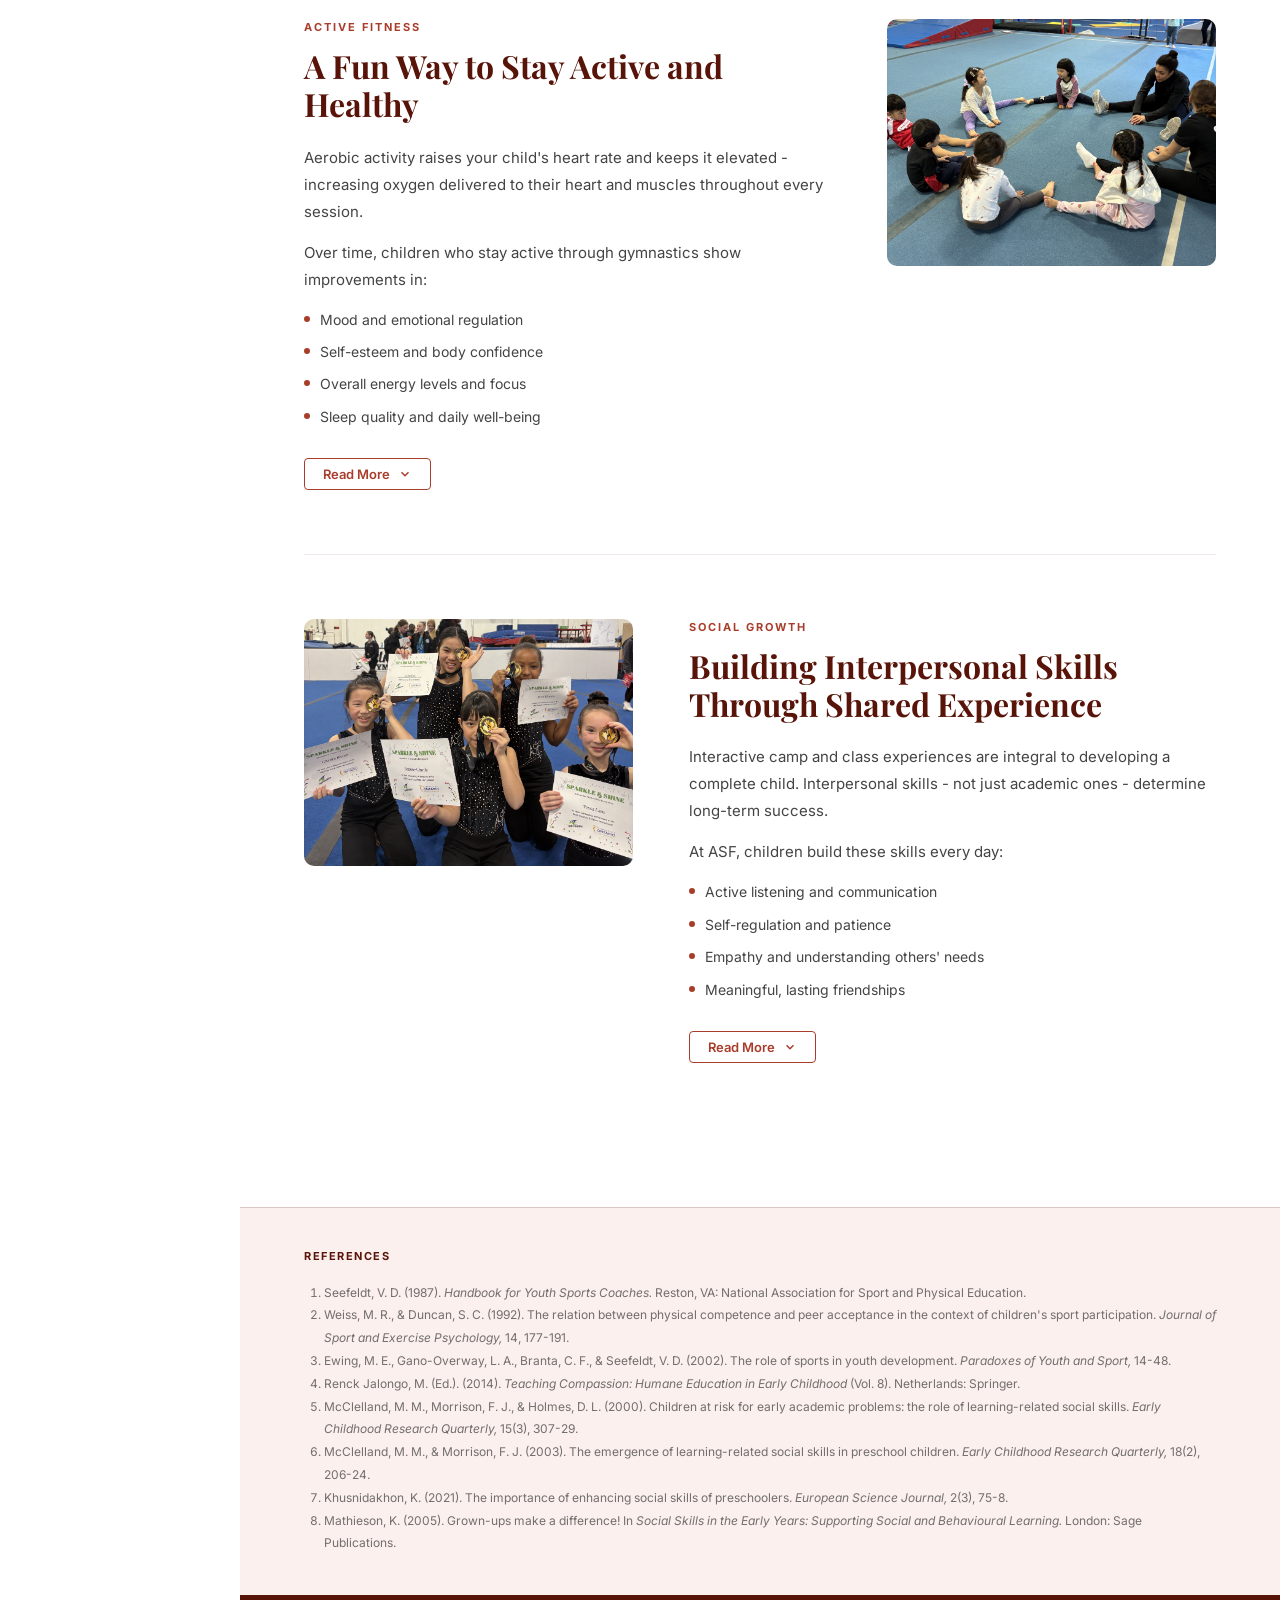
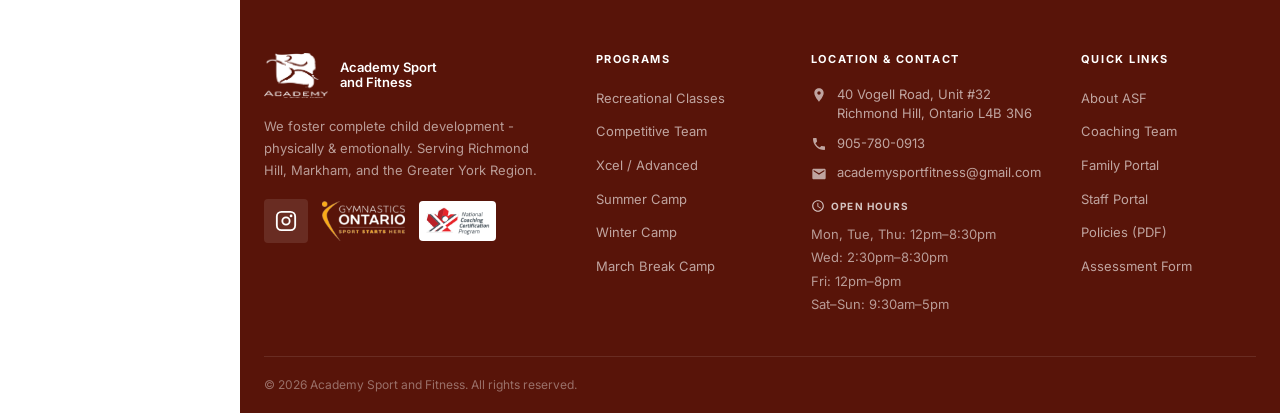
==== commit e6263237: "Add password gate to all pages" ====
--- a/benefits.html
+++ b/benefits.html
@@ -180,8 +180,27 @@
 #back-to-top{position:fixed;bottom:28px;right:28px;width:44px;height:44px;background:var(--brick-red);color:#fff;border:none;border-radius:50%;cursor:pointer;display:flex;align-items:center;justify-content:center;box-shadow:0 2px 12px rgba(0,0,0,.25);opacity:0;transform:translateY(10px);transition:opacity .25s,transform .25s,background .15s;z-index:900;pointer-events:none}
 #back-to-top.visible{opacity:1;transform:translateY(0);pointer-events:all}
 #back-to-top:hover{background:var(--oxidized-iron)}</style>
-</head>
+<style id="pw-gate-style">
+#pw-gate{position:fixed;inset:0;background:#111;z-index:99999;display:flex;align-items:center;justify-content:center}
+#pw-box{background:#fff;border-radius:8px;padding:48px 40px;width:100%;max-width:340px;text-align:center;box-shadow:0 8px 40px rgba(0,0,0,.5)}
+#pw-logo{font-size:17px;font-weight:700;color:#581409;margin-bottom:4px;font-family:Georgia,serif;letter-spacing:.01em}
+#pw-sub{font-size:12.5px;color:#999;margin-bottom:26px}
+#pw-input{width:100%;padding:11px 14px;border:1.5px solid #ddd;border-radius:4px;font-size:15px;text-align:center;letter-spacing:.12em;outline:none;box-sizing:border-box;font-family:inherit}
+#pw-input:focus{border-color:#581409}
+#pw-btn{width:100%;margin-top:10px;padding:12px;background:#581409;color:#fff;border:none;border-radius:4px;font-size:13.5px;font-weight:600;cursor:pointer;font-family:inherit;letter-spacing:.03em}
+#pw-btn:hover{background:#9B2616}
+#pw-err{color:#b00;font-size:12px;margin-top:10px;min-height:16px}
+</style></head>
 <body>
+<div id="pw-gate">
+  <div id="pw-box">
+    <div id="pw-logo">Academy Sport &amp; Fitness</div>
+    <div id="pw-sub">Enter the preview password to continue</div>
+    <input id="pw-input" type="password" placeholder="Password" autocomplete="off">
+    <button id="pw-btn">Enter Site</button>
+    <div id="pw-err"></div>
+  </div>
+</div>
 
 <!-- Mobile top bar -->
 <div class="mobile-topbar">
@@ -532,5 +551,26 @@
 
 <button id="back-to-top" aria-label="Back to top">
   <svg width="20" height="20" viewBox="0 0 24 24" fill="none" stroke="currentColor" stroke-width="2.5"><polyline points="18 15 12 9 6 15"/></svg>
-</button></body>
+</button><script>
+(function(){
+  var gate=document.getElementById('pw-gate');
+  if(sessionStorage.getItem('asf_auth')==='1'){gate.remove();return;}
+  document.body.style.overflow='hidden';
+  function attempt(){
+    if(document.getElementById('pw-input').value==='asfgym'){
+      sessionStorage.setItem('asf_auth','1');
+      document.body.style.overflow='';
+      gate.remove();
+    } else {
+      document.getElementById('pw-err').textContent='Incorrect password — try again.';
+      document.getElementById('pw-input').value='';
+      document.getElementById('pw-input').focus();
+    }
+  }
+  document.getElementById('pw-btn').addEventListener('click',attempt);
+  document.getElementById('pw-input').addEventListener('keydown',function(e){if(e.key==='Enter')attempt();});
+  setTimeout(function(){document.getElementById('pw-input').focus();},50);
+})();
+</script>
+</body>
 </html>
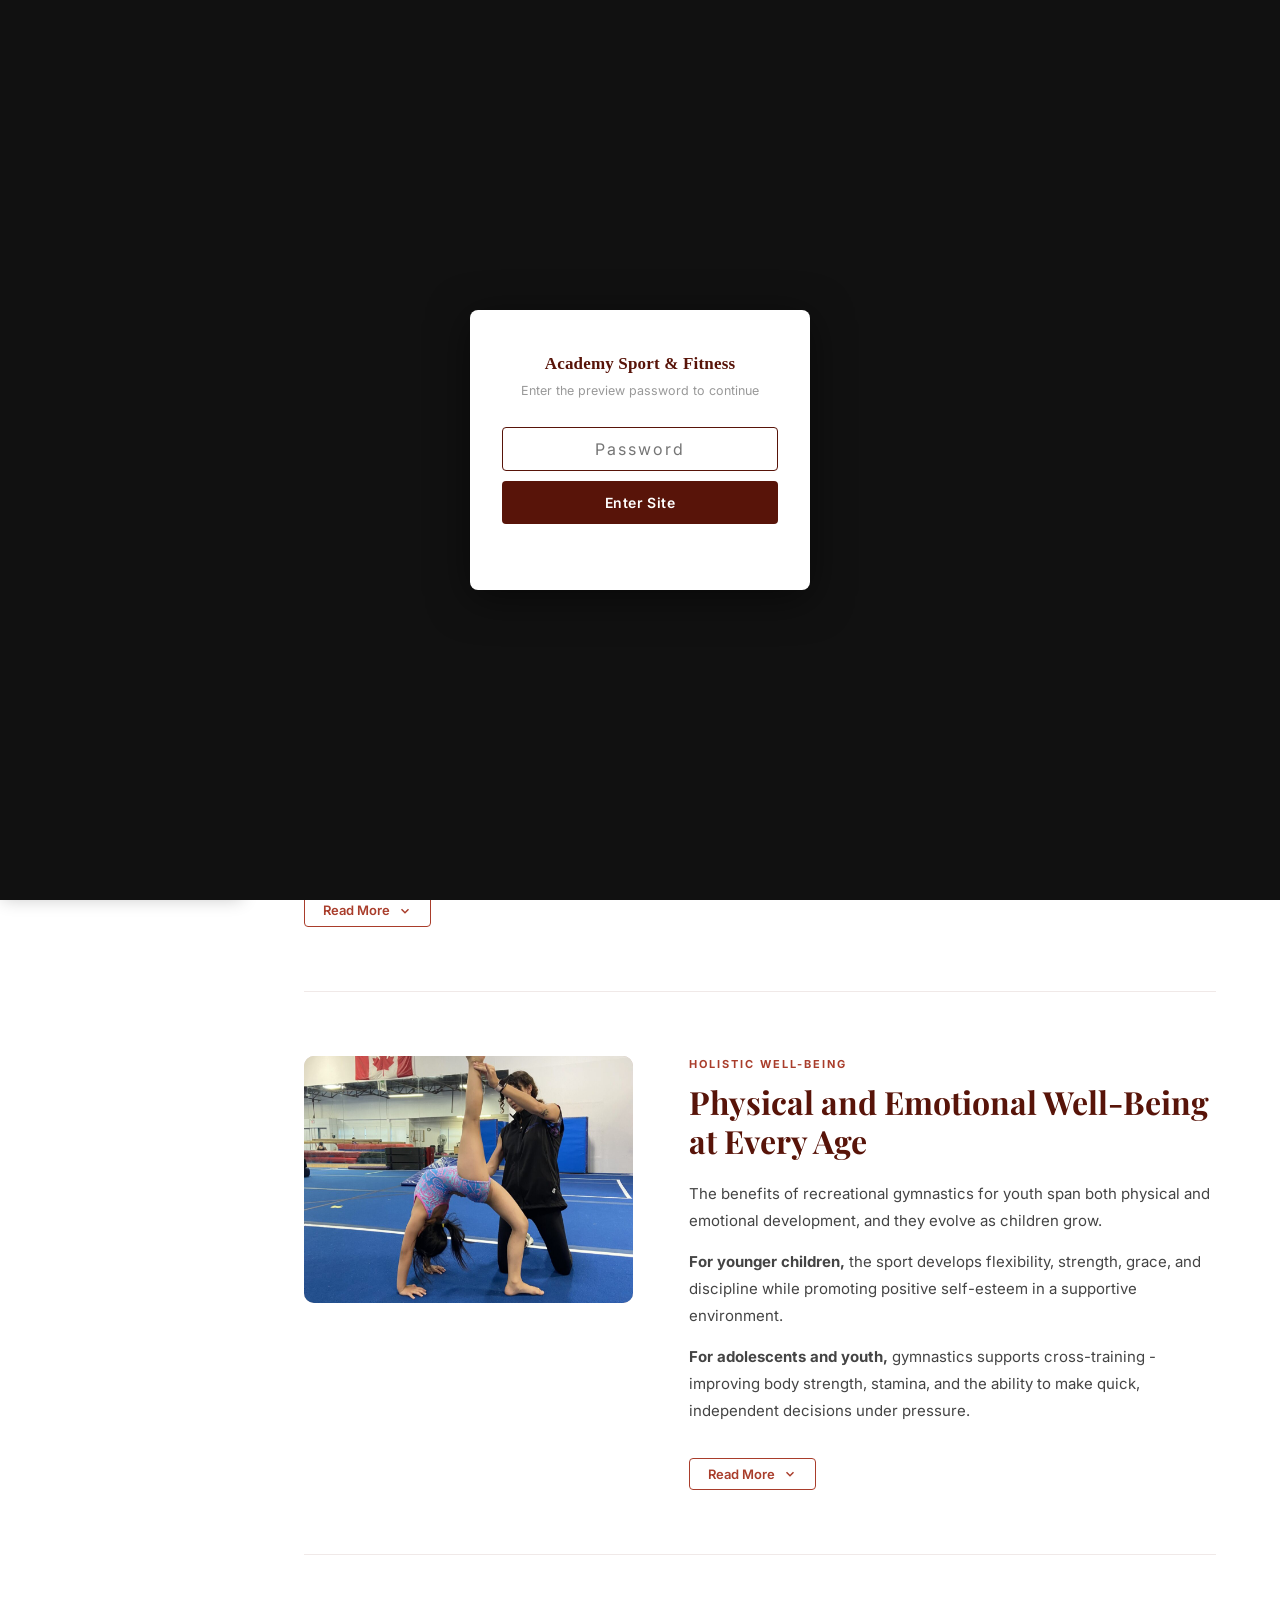
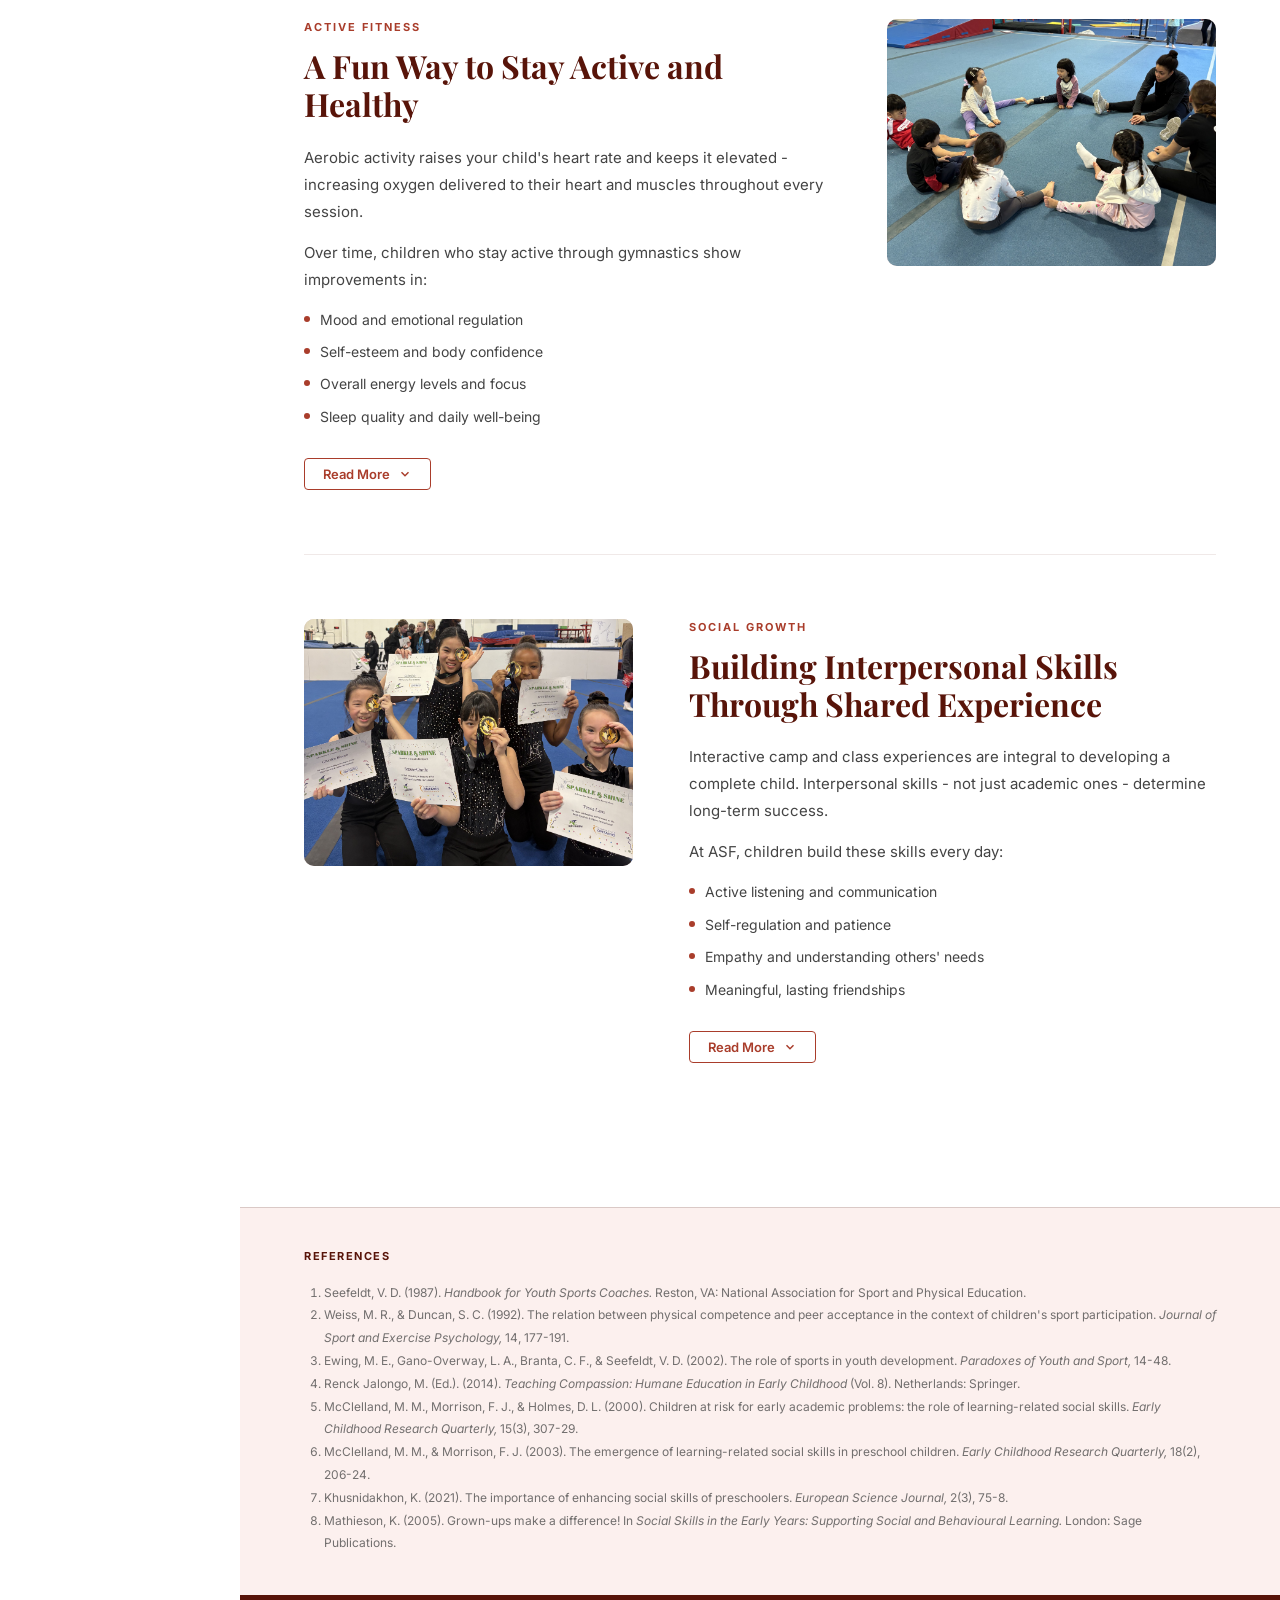
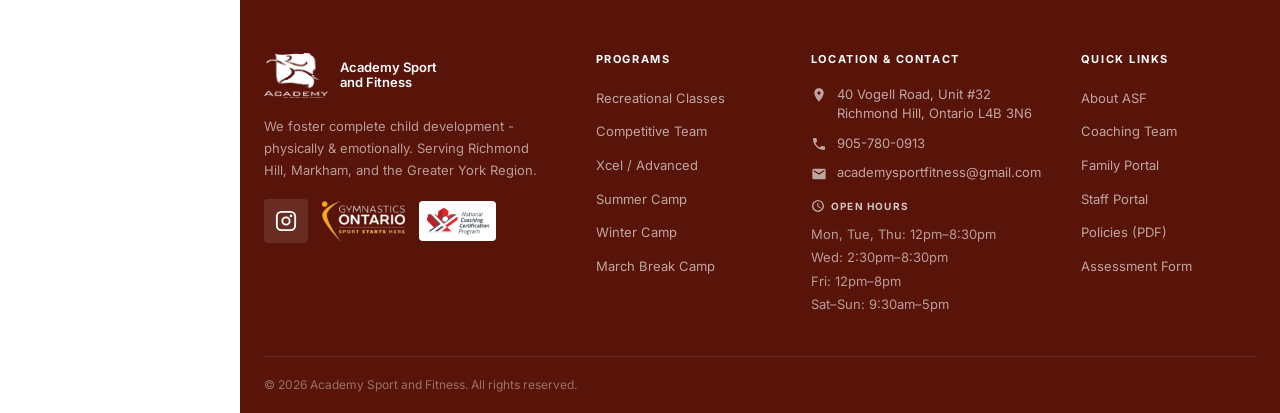
==== commit 73f641d5: "Cross-browser password gate fixes and mobile compatibility audit" ====
--- a/benefits.html
+++ b/benefits.html
@@ -168,6 +168,7 @@
   #site-footer{margin-left:0;width:100%}
   .benefit-block,.benefit-block.reverse{grid-template-columns:1fr;direction:ltr;gap:32px}
   .benefit-block.reverse .benefit-img-placeholder{order:-1}
+  .apparatus-grid{grid-template-columns:1fr}
   .benefits-list{padding:0 24px 60px}
   .intro-band{padding:28px 24px}
   .page-hero{padding:40px 24px 32px}
@@ -181,14 +182,14 @@
 #back-to-top.visible{opacity:1;transform:translateY(0);pointer-events:all}
 #back-to-top:hover{background:var(--oxidized-iron)}</style>
 <style id="pw-gate-style">
-#pw-gate{position:fixed;inset:0;background:#111;z-index:99999;display:flex;align-items:center;justify-content:center}
-#pw-box{background:#fff;border-radius:8px;padding:48px 40px;width:100%;max-width:340px;text-align:center;box-shadow:0 8px 40px rgba(0,0,0,.5)}
+#pw-gate{position:fixed;top:0;right:0;bottom:0;left:0;background:#111;z-index:99999;display:-webkit-box;display:-ms-flexbox;display:flex;-webkit-box-align:center;-ms-flex-align:center;align-items:center;-webkit-box-pack:center;-ms-flex-pack:center;justify-content:center}
+#pw-box{background:#fff;border-radius:8px;padding:40px 32px;width:calc(100% - 48px);max-width:340px;text-align:center;box-shadow:0 8px 40px rgba(0,0,0,.5)}
 #pw-logo{font-size:17px;font-weight:700;color:#581409;margin-bottom:4px;font-family:Georgia,serif;letter-spacing:.01em}
 #pw-sub{font-size:12.5px;color:#999;margin-bottom:26px}
-#pw-input{width:100%;padding:11px 14px;border:1.5px solid #ddd;border-radius:4px;font-size:15px;text-align:center;letter-spacing:.12em;outline:none;box-sizing:border-box;font-family:inherit}
+#pw-input{width:100%;padding:11px 14px;border:1.5px solid #ddd;border-radius:4px;font-size:16px;text-align:center;letter-spacing:.12em;outline:none;box-sizing:border-box;font-family:inherit;-webkit-appearance:none;appearance:none}
 #pw-input:focus{border-color:#581409}
-#pw-btn{width:100%;margin-top:10px;padding:12px;background:#581409;color:#fff;border:none;border-radius:4px;font-size:13.5px;font-weight:600;cursor:pointer;font-family:inherit;letter-spacing:.03em}
-#pw-btn:hover{background:#9B2616}
+#pw-btn{width:100%;margin-top:10px;padding:13px;background:#581409;color:#fff;border:none;border-radius:4px;font-size:14px;font-weight:600;cursor:pointer;font-family:inherit;letter-spacing:.03em;-webkit-appearance:none;appearance:none;touch-action:manipulation}
+#pw-btn:hover,#pw-btn:active{background:#9B2616}
 #pw-err{color:#b00;font-size:12px;margin-top:10px;min-height:16px}
 </style></head>
 <body>
@@ -556,11 +557,13 @@
   var gate=document.getElementById('pw-gate');
   if(sessionStorage.getItem('asf_auth')==='1'){gate.remove();return;}
   document.body.style.overflow='hidden';
+  document.body.style.position='fixed';
+  document.body.style.width='100%';
+  function unlock(){document.body.style.overflow='';document.body.style.position='';document.body.style.width='';gate.style.display='none';gate.remove();}
   function attempt(){
     if(document.getElementById('pw-input').value==='asfgym'){
       sessionStorage.setItem('asf_auth','1');
-      document.body.style.overflow='';
-      gate.remove();
+      unlock();
     } else {
       document.getElementById('pw-err').textContent='Incorrect password — try again.';
       document.getElementById('pw-input').value='';
@@ -568,7 +571,7 @@
     }
   }
   document.getElementById('pw-btn').addEventListener('click',attempt);
-  document.getElementById('pw-input').addEventListener('keydown',function(e){if(e.key==='Enter')attempt();});
+  document.getElementById('pw-input').addEventListener('keydown',function(e){if(e.key==='Enter'||e.keyCode===13)attempt();});
   setTimeout(function(){document.getElementById('pw-input').focus();},50);
 })();
 </script>
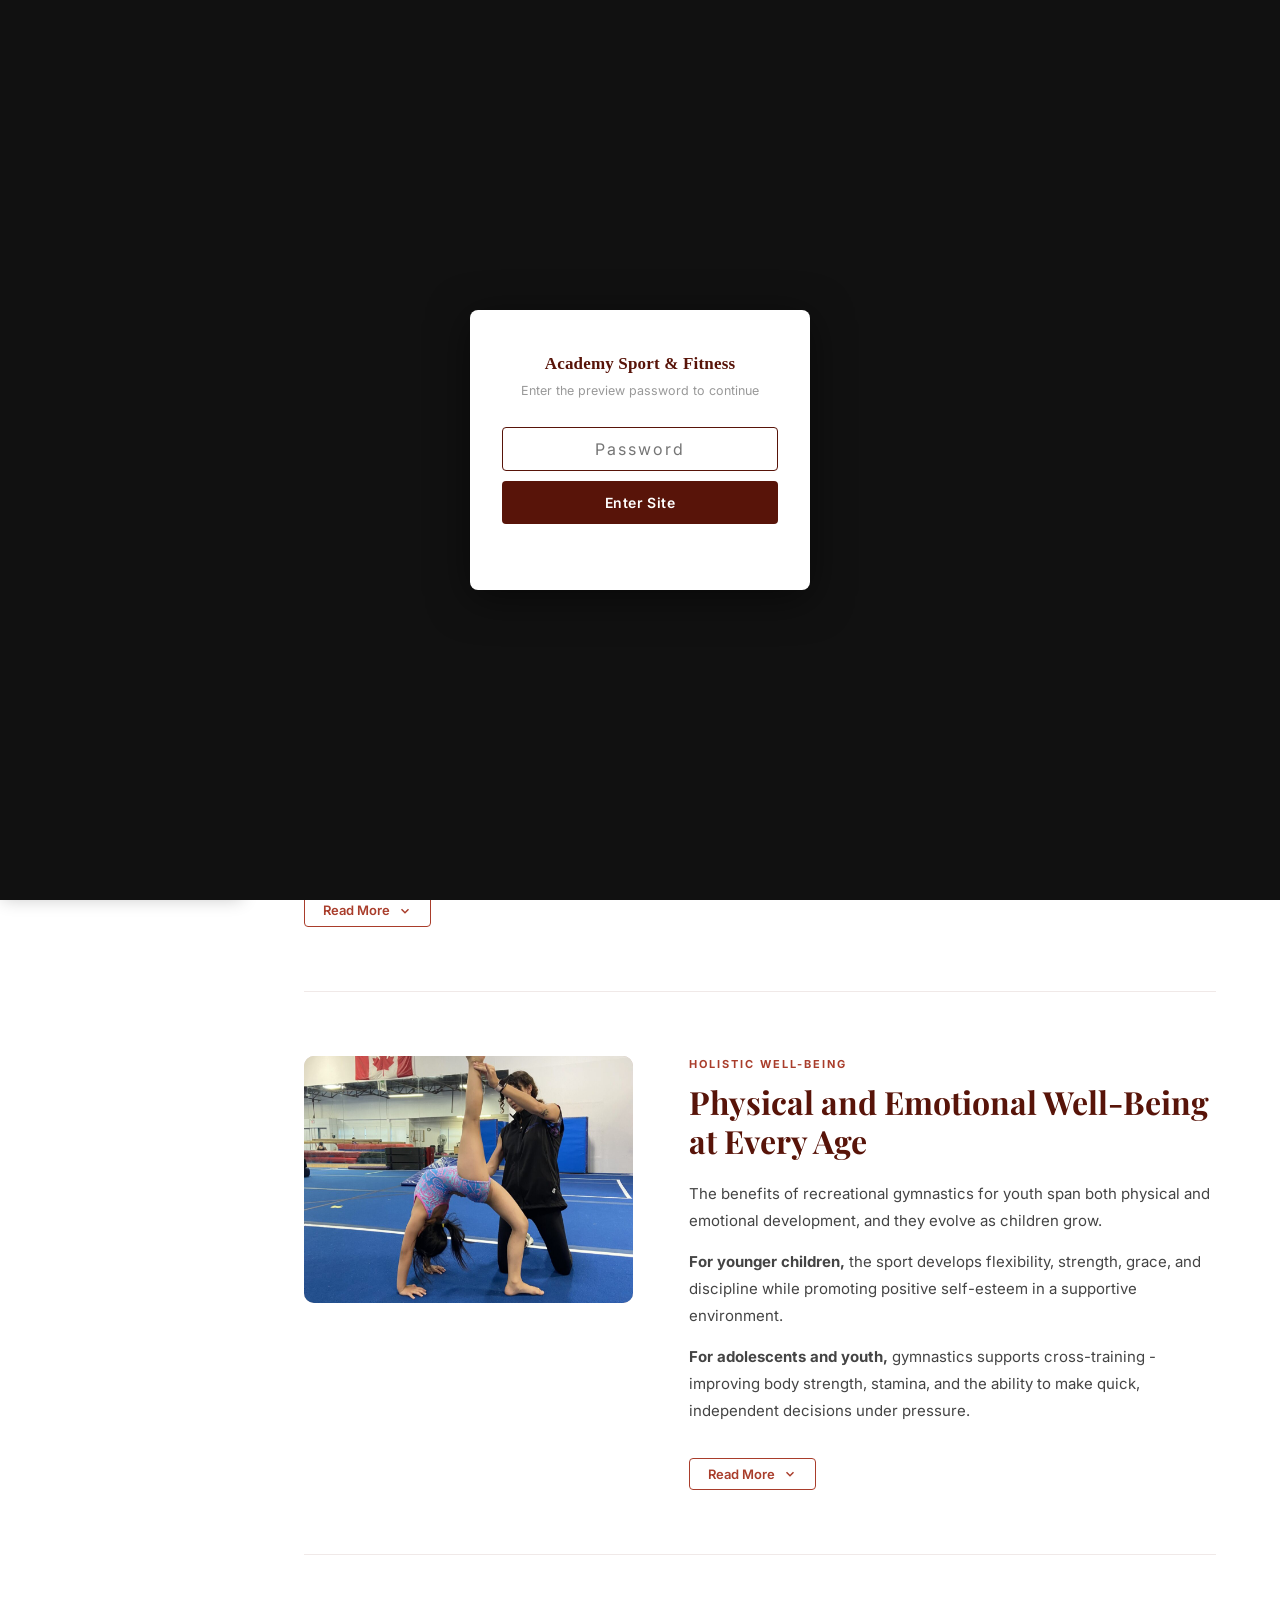
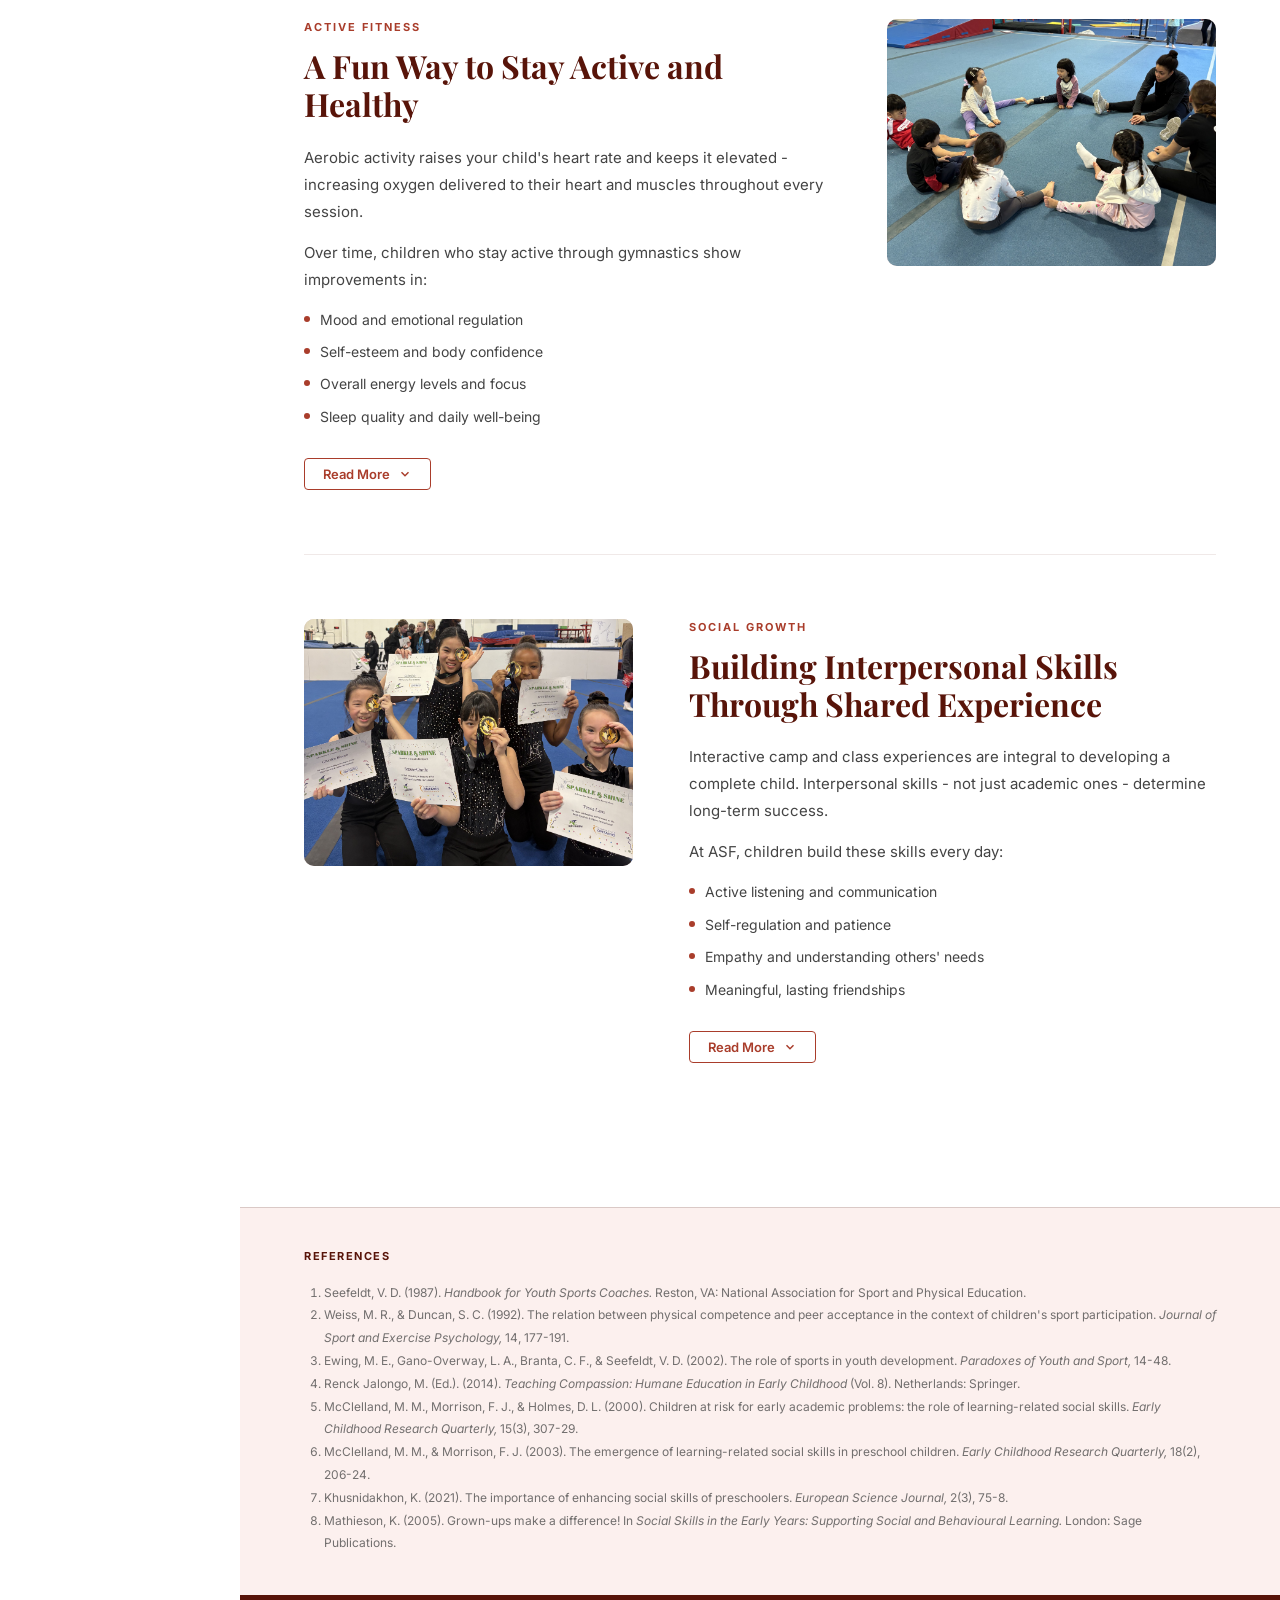
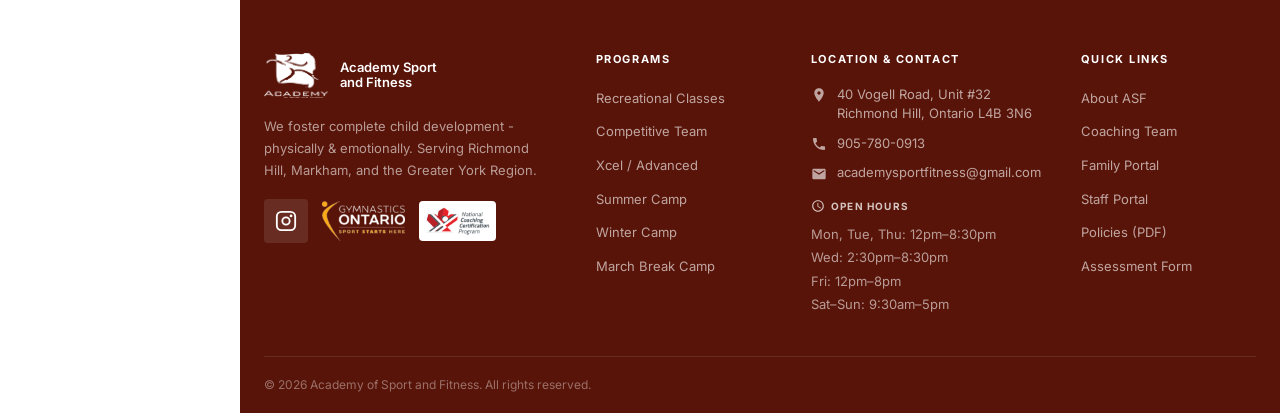
==== commit 5d5206f5: "Rename to 'Academy of Sport and Fitness' across all pages" ====
--- a/benefits.html
+++ b/benefits.html
@@ -3,16 +3,16 @@
 <head>
 <meta charset="UTF-8">
 <meta name="viewport" content="width=device-width, initial-scale=1.0">
-<meta name="description" content="Discover the physical, cognitive, and social benefits of gymnastics for children of all ages at Academy Sport and Fitness.">
-<meta property="og:site_name" content="Academy Sport and Fitness">
+<meta name="description" content="Discover the physical, cognitive, and social benefits of gymnastics for children of all ages at Academy of Sport and Fitness.">
+<meta property="og:site_name" content="Academy of Sport and Fitness">
 <meta property="og:type" content="website">
 <meta property="og:url" content="https://academysportfitness.ca/benefits.html">
-<meta property="og:title" content="Benefits of Gymnastics | Academy Sport and Fitness">
-<meta property="og:description" content="Discover the physical, cognitive, and social benefits of gymnastics for children of all ages at Academy Sport and Fitness.">
+<meta property="og:title" content="Benefits of Gymnastics | Academy of Sport and Fitness">
+<meta property="og:description" content="Discover the physical, cognitive, and social benefits of gymnastics for children of all ages at Academy of Sport and Fitness.">
 <meta property="og:image" content="https://academysportfitness.ca/assets/web/logo.png">
 <meta property="og:locale" content="en_CA">
 <link rel="icon" href="assets/web/logo.png" type="image/png">
-<title>Benefits of Gymnastics | Academy Sport and Fitness</title>
+<title>Benefits of Gymnastics | Academy of Sport and Fitness</title>
 <link href="https://fonts.googleapis.com/css2?family=Playfair+Display:wght@400;700&family=Inter:wght@300;400;500;600;700&display=swap" rel="stylesheet">
 <style>
 :root {
@@ -207,7 +207,7 @@
 <div class="mobile-topbar">
   <a href="index.html" class="mobile-logo">
     <div class="mobile-logo-icon"><img src="assets/web/logo.png" alt="ASF Logo"></div>
-    <span class="mobile-logo-name">Academy Sport and Fitness</span>
+    <span class="mobile-logo-name">Academy of Sport and Fitness</span>
   </a>
   <button class="nav-hamburger" id="nav-hamburger" aria-label="Open menu" aria-expanded="false">
     <span></span><span></span><span></span>
@@ -512,7 +512,7 @@
     </div>
   </div>
   <div class="footer-bottom">
-    <span>&copy; 2026 Academy Sport and Fitness. All rights reserved.</span>
+    <span>&copy; 2026 Academy of Sport and Fitness. All rights reserved.</span>
   </div>
 </footer>
 
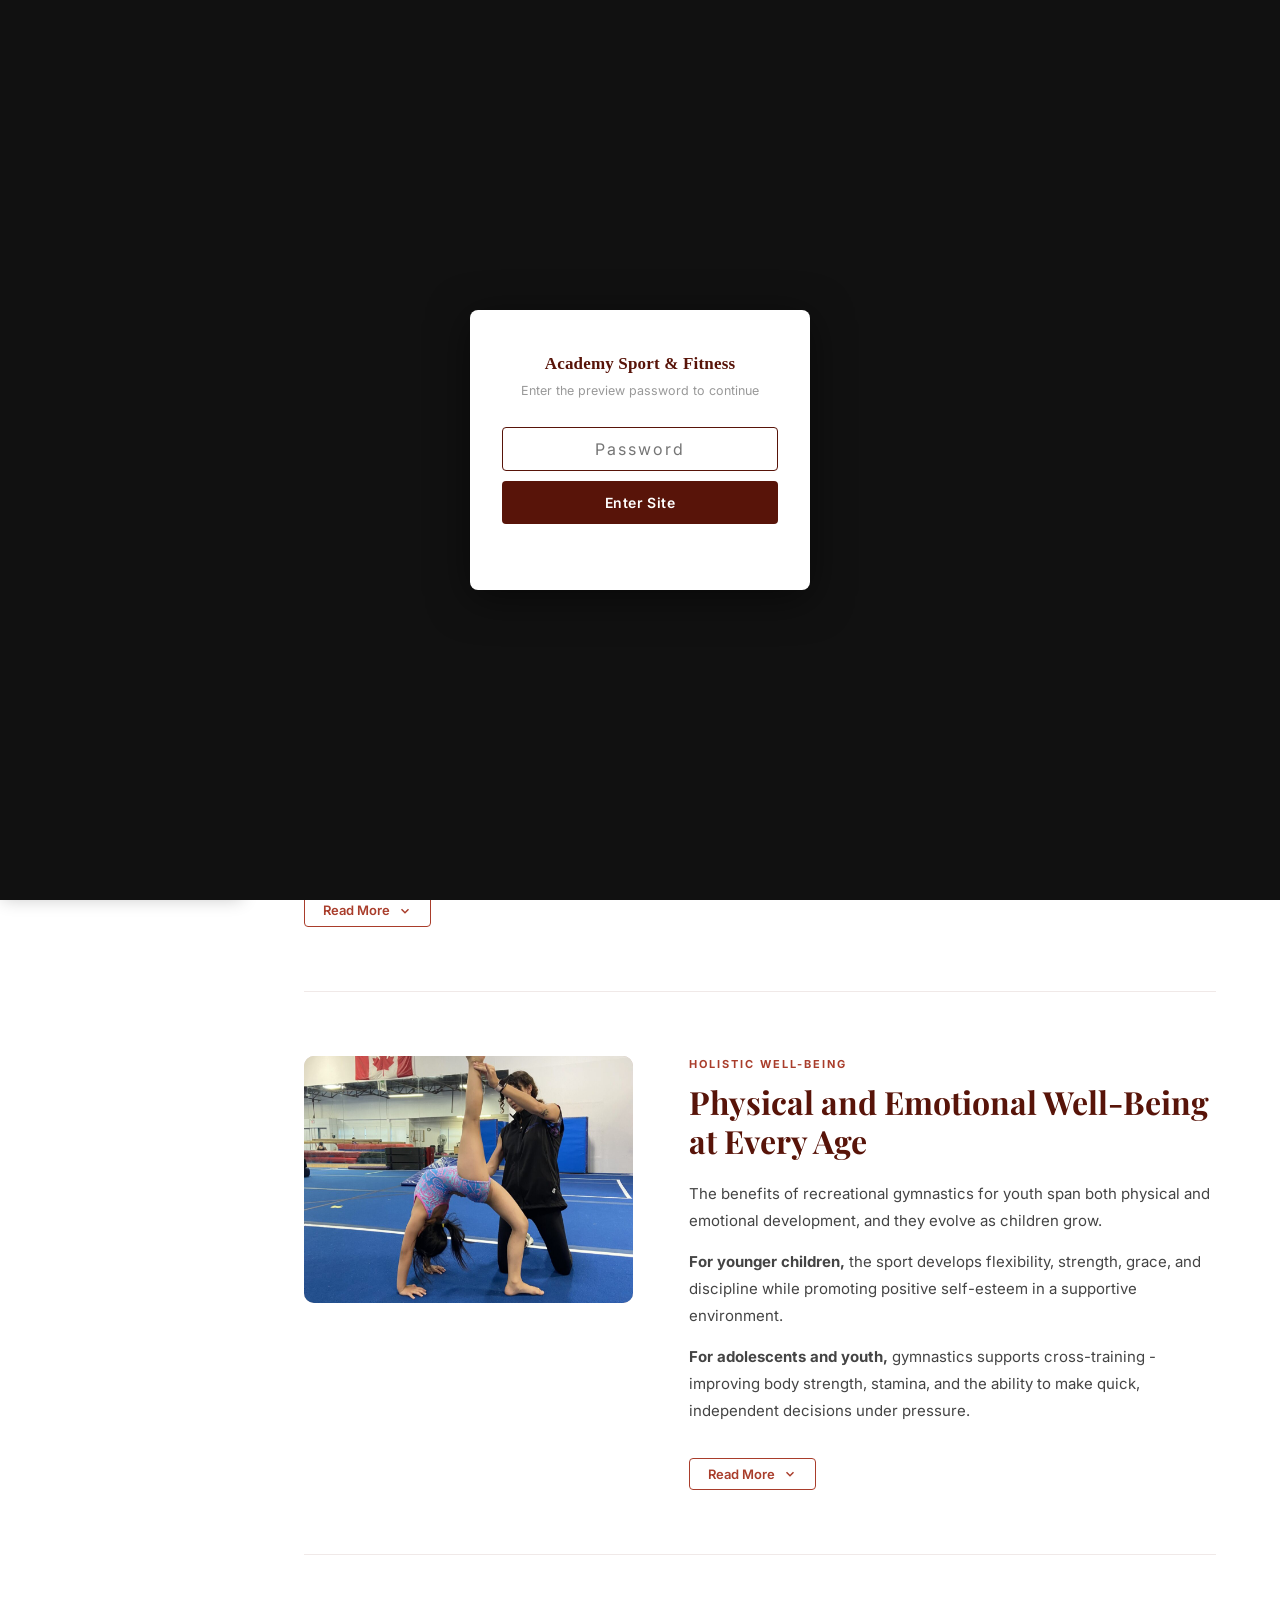
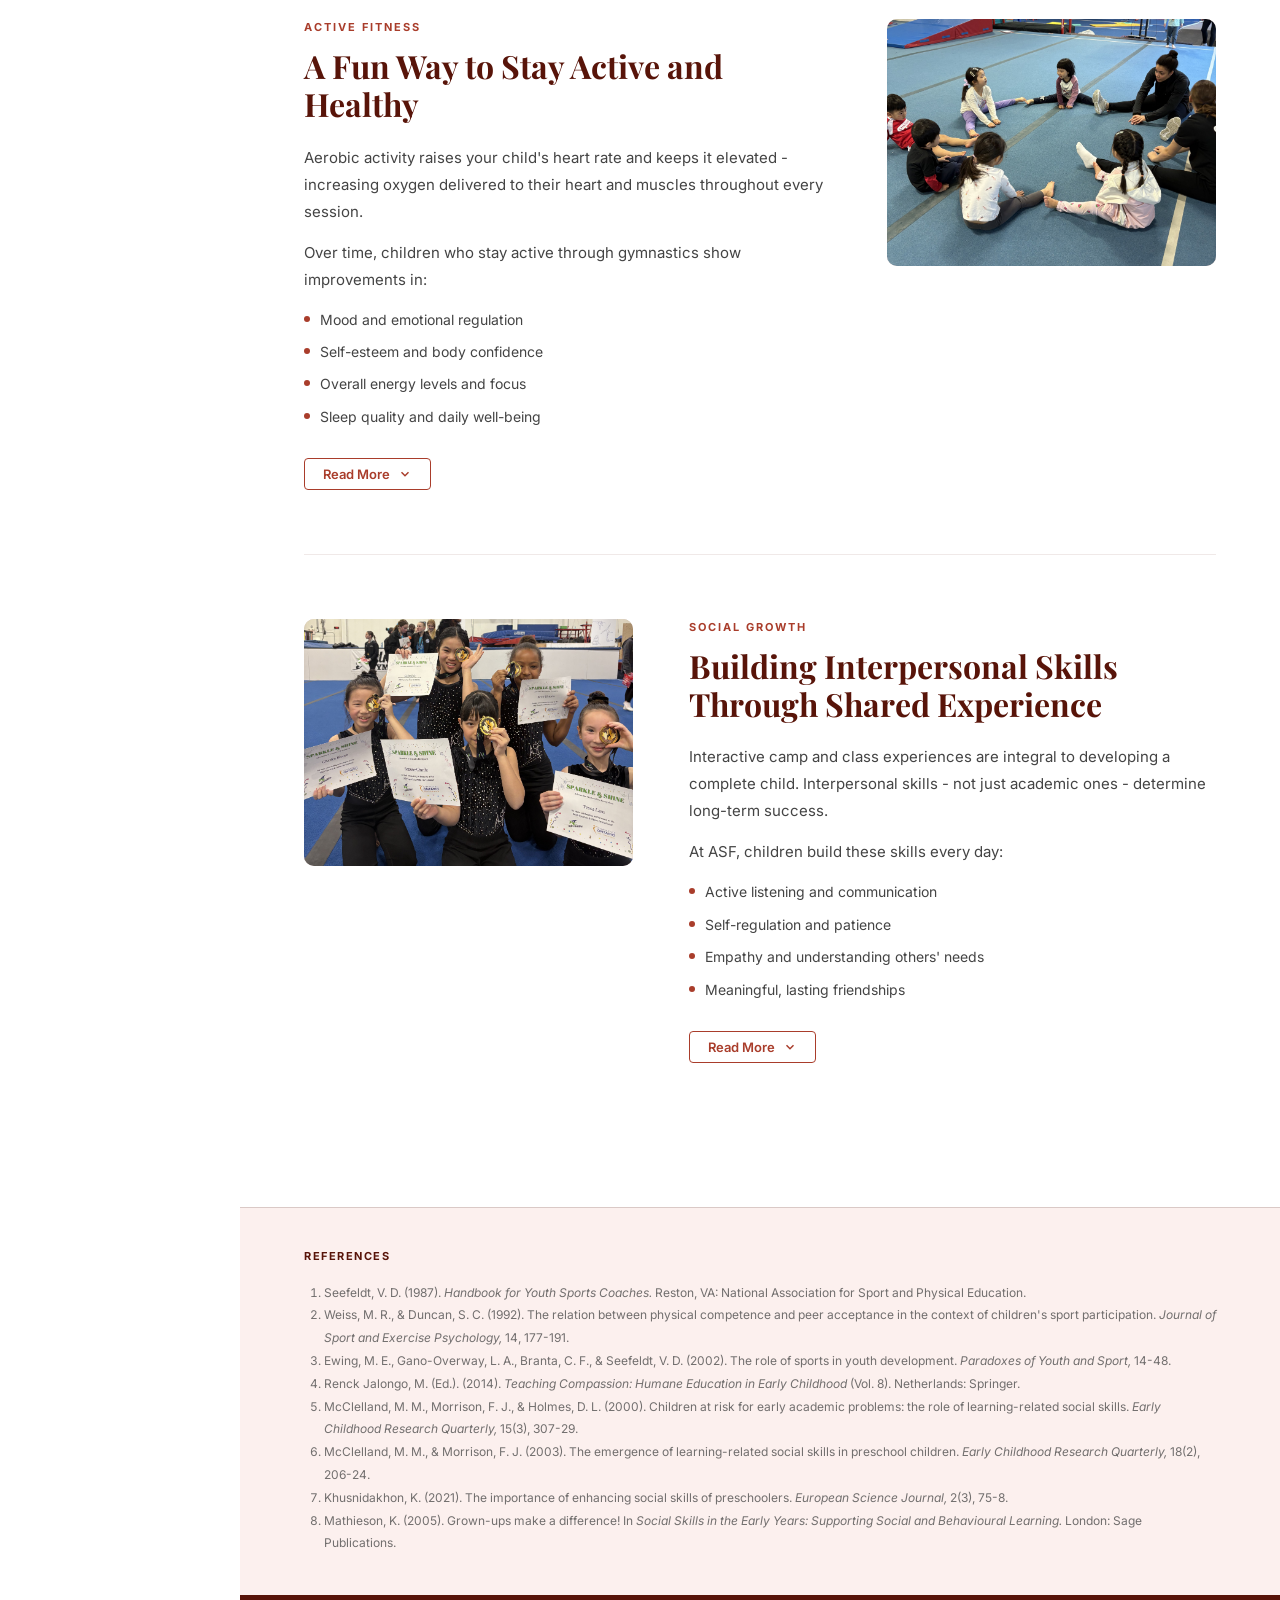
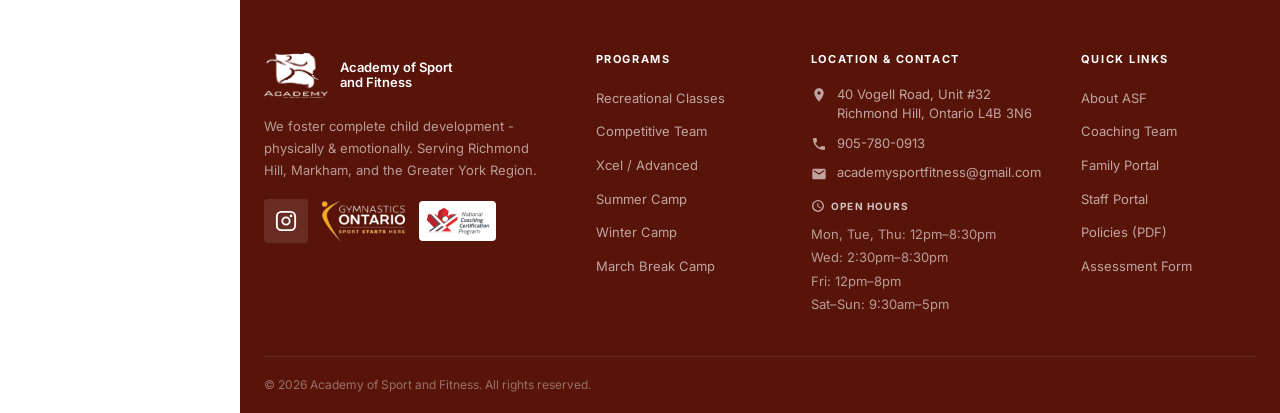
==== commit 98bb7f8f: "Fix nav and footer name to 'Academy of Sport and Fitness'" ====
--- a/benefits.html
+++ b/benefits.html
@@ -222,7 +222,7 @@
   <a href="index.html" class="nav-logo">
     <div class="nav-logo-icon"><img src="assets/web/logo.png" alt="ASF Logo"></div>
     <div class="nav-logo-text">
-      <strong>Academy Sport<br>and Fitness</strong>
+      <strong>Academy of Sport<br>and Fitness</strong>
     </div>
   </a>
 
@@ -466,7 +466,7 @@
       <div class="footer-logo">
         <div class="footer-logo-icon"><img src="assets/web/logo.png" alt="ASF Logo"></div>
         <div class="footer-logo-text">
-          <strong>Academy Sport<br>and Fitness</strong>
+          <strong>Academy of Sport<br>and Fitness</strong>
             </div>
       </div>
       <p>We foster complete child development - physically &amp; emotionally. Serving Richmond Hill, Markham, and the Greater York Region.</p>
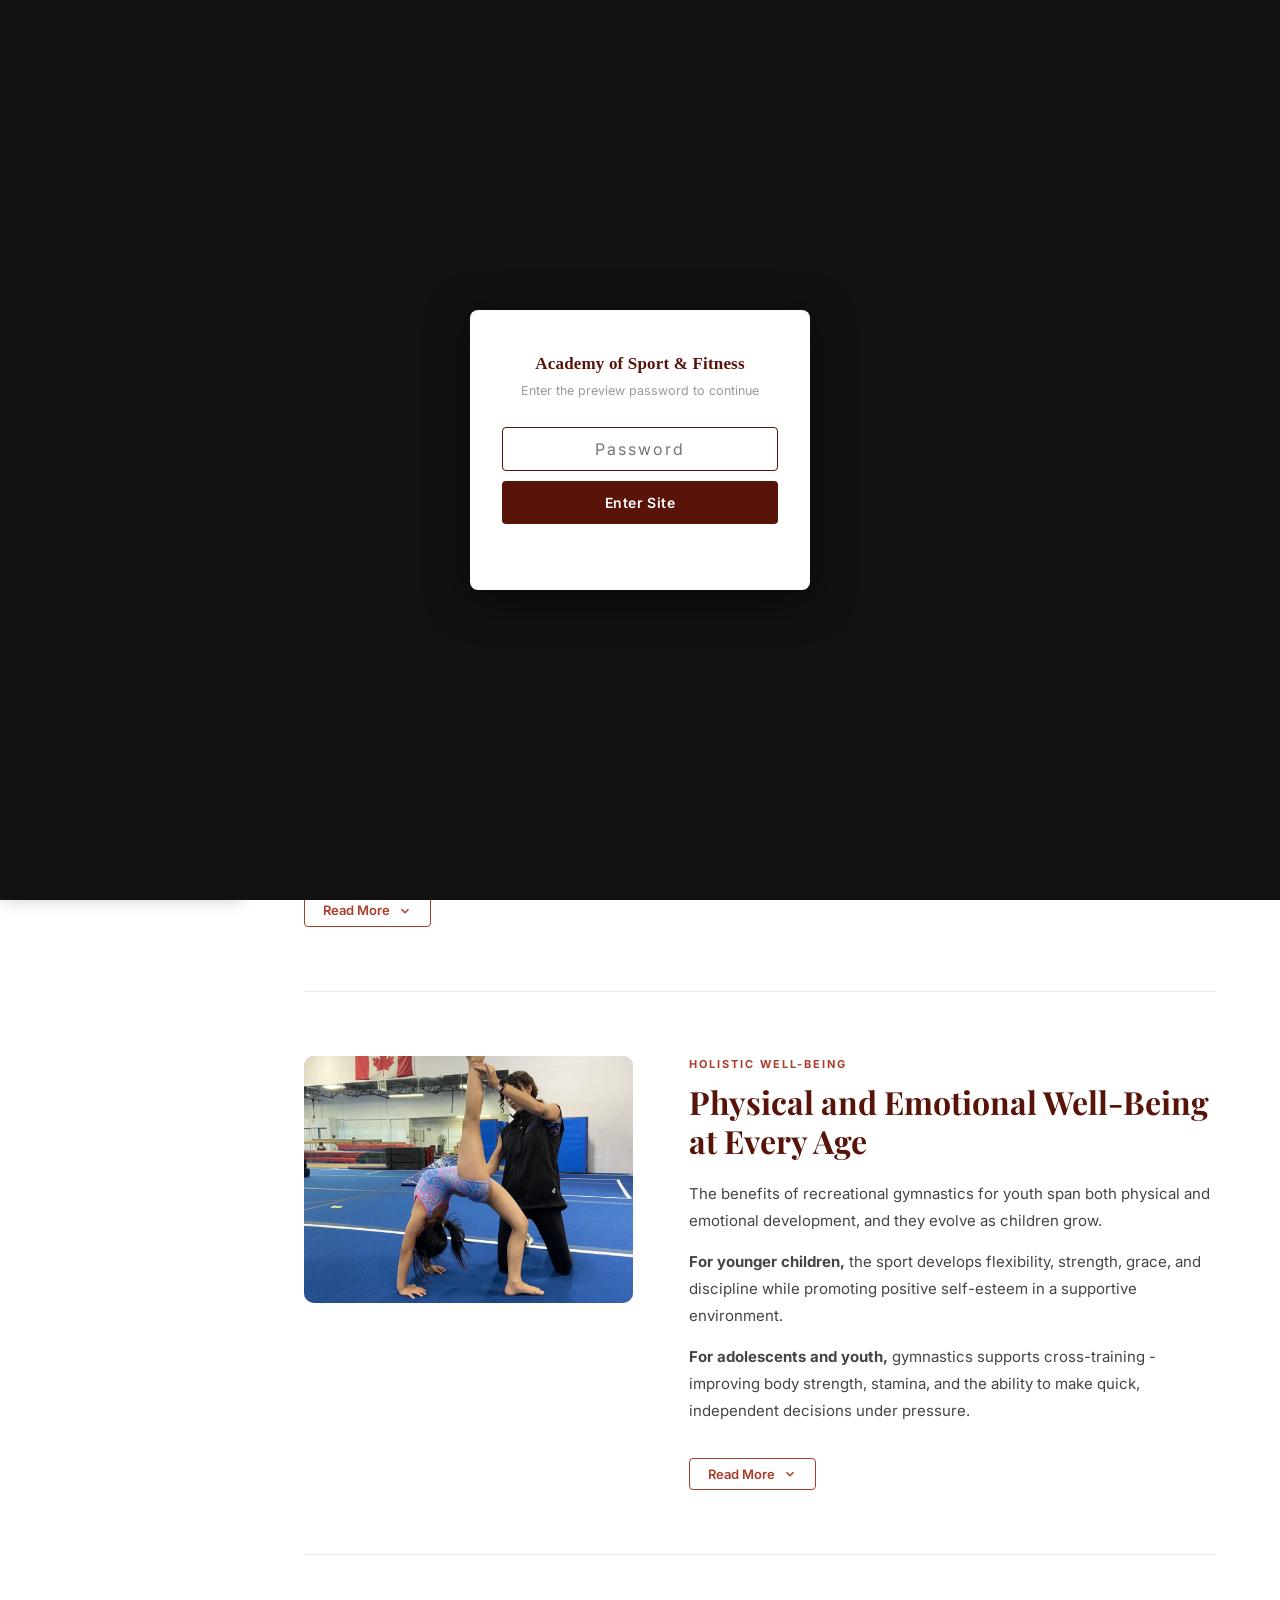
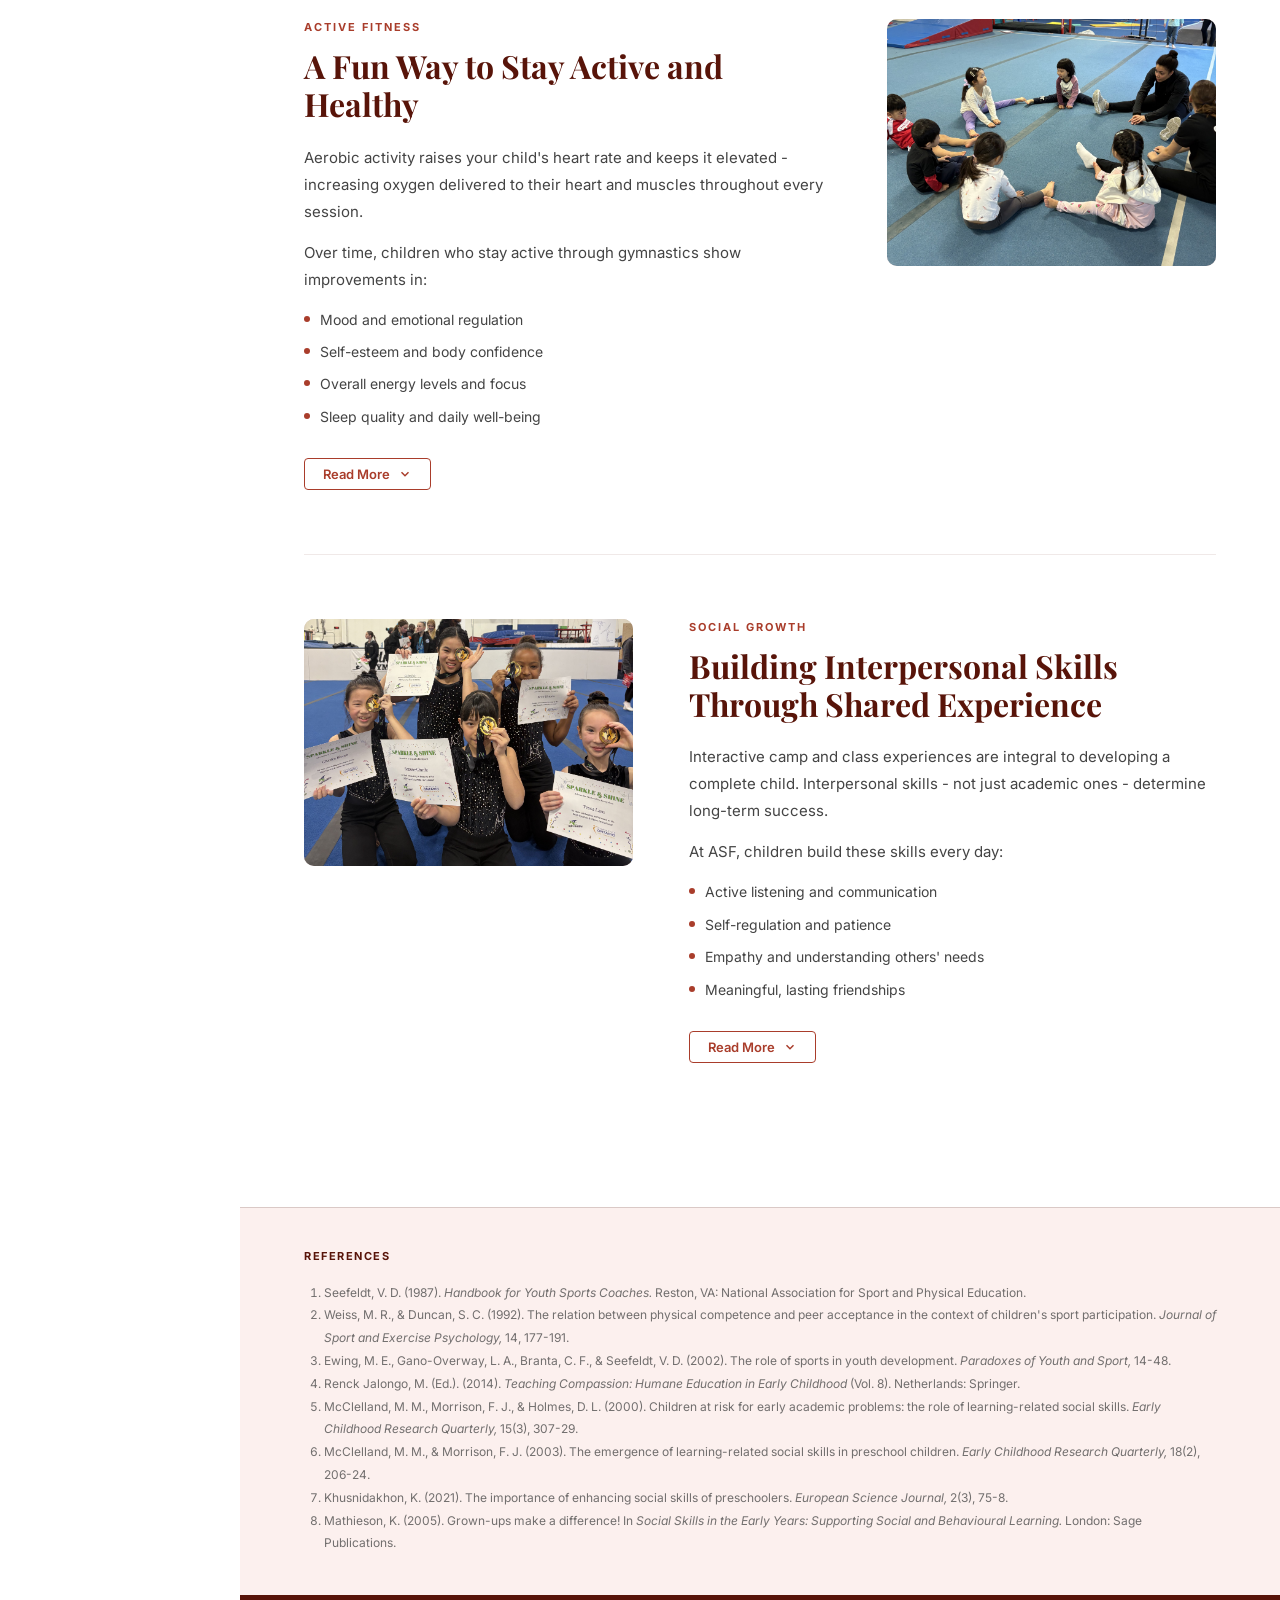
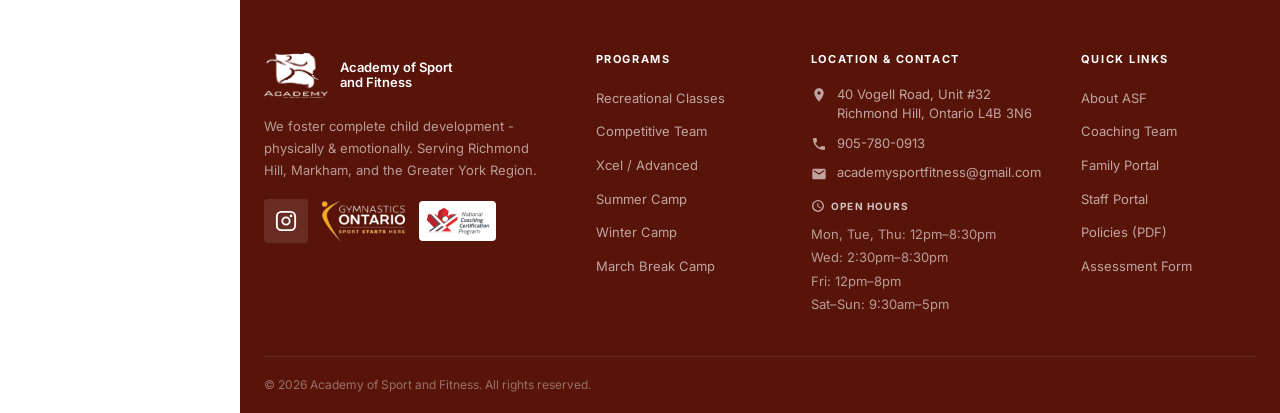
==== commit 86841140: "Fix name in password gate overlay" ====
--- a/benefits.html
+++ b/benefits.html
@@ -195,7 +195,7 @@
 <body>
 <div id="pw-gate">
   <div id="pw-box">
-    <div id="pw-logo">Academy Sport &amp; Fitness</div>
+    <div id="pw-logo">Academy of Sport &amp; Fitness</div>
     <div id="pw-sub">Enter the preview password to continue</div>
     <input id="pw-input" type="password" placeholder="Password" autocomplete="off">
     <button id="pw-btn">Enter Site</button>
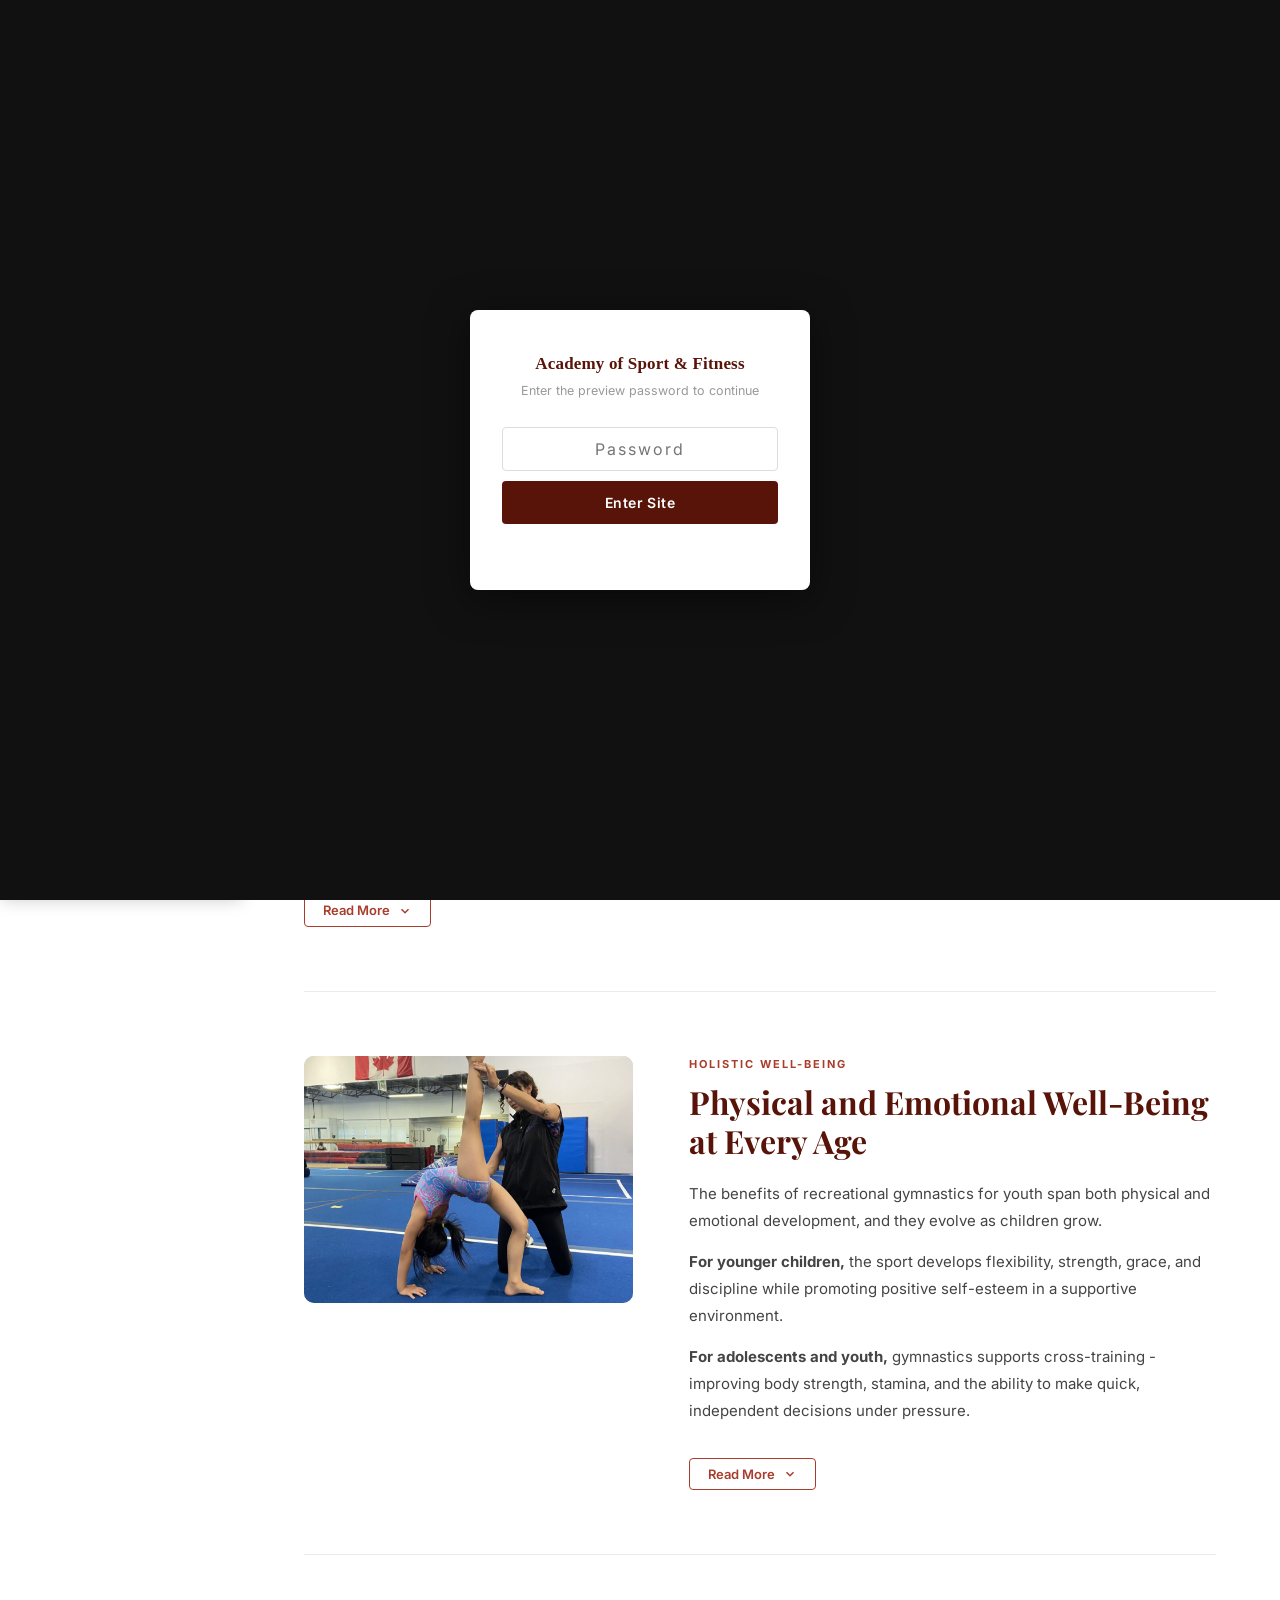
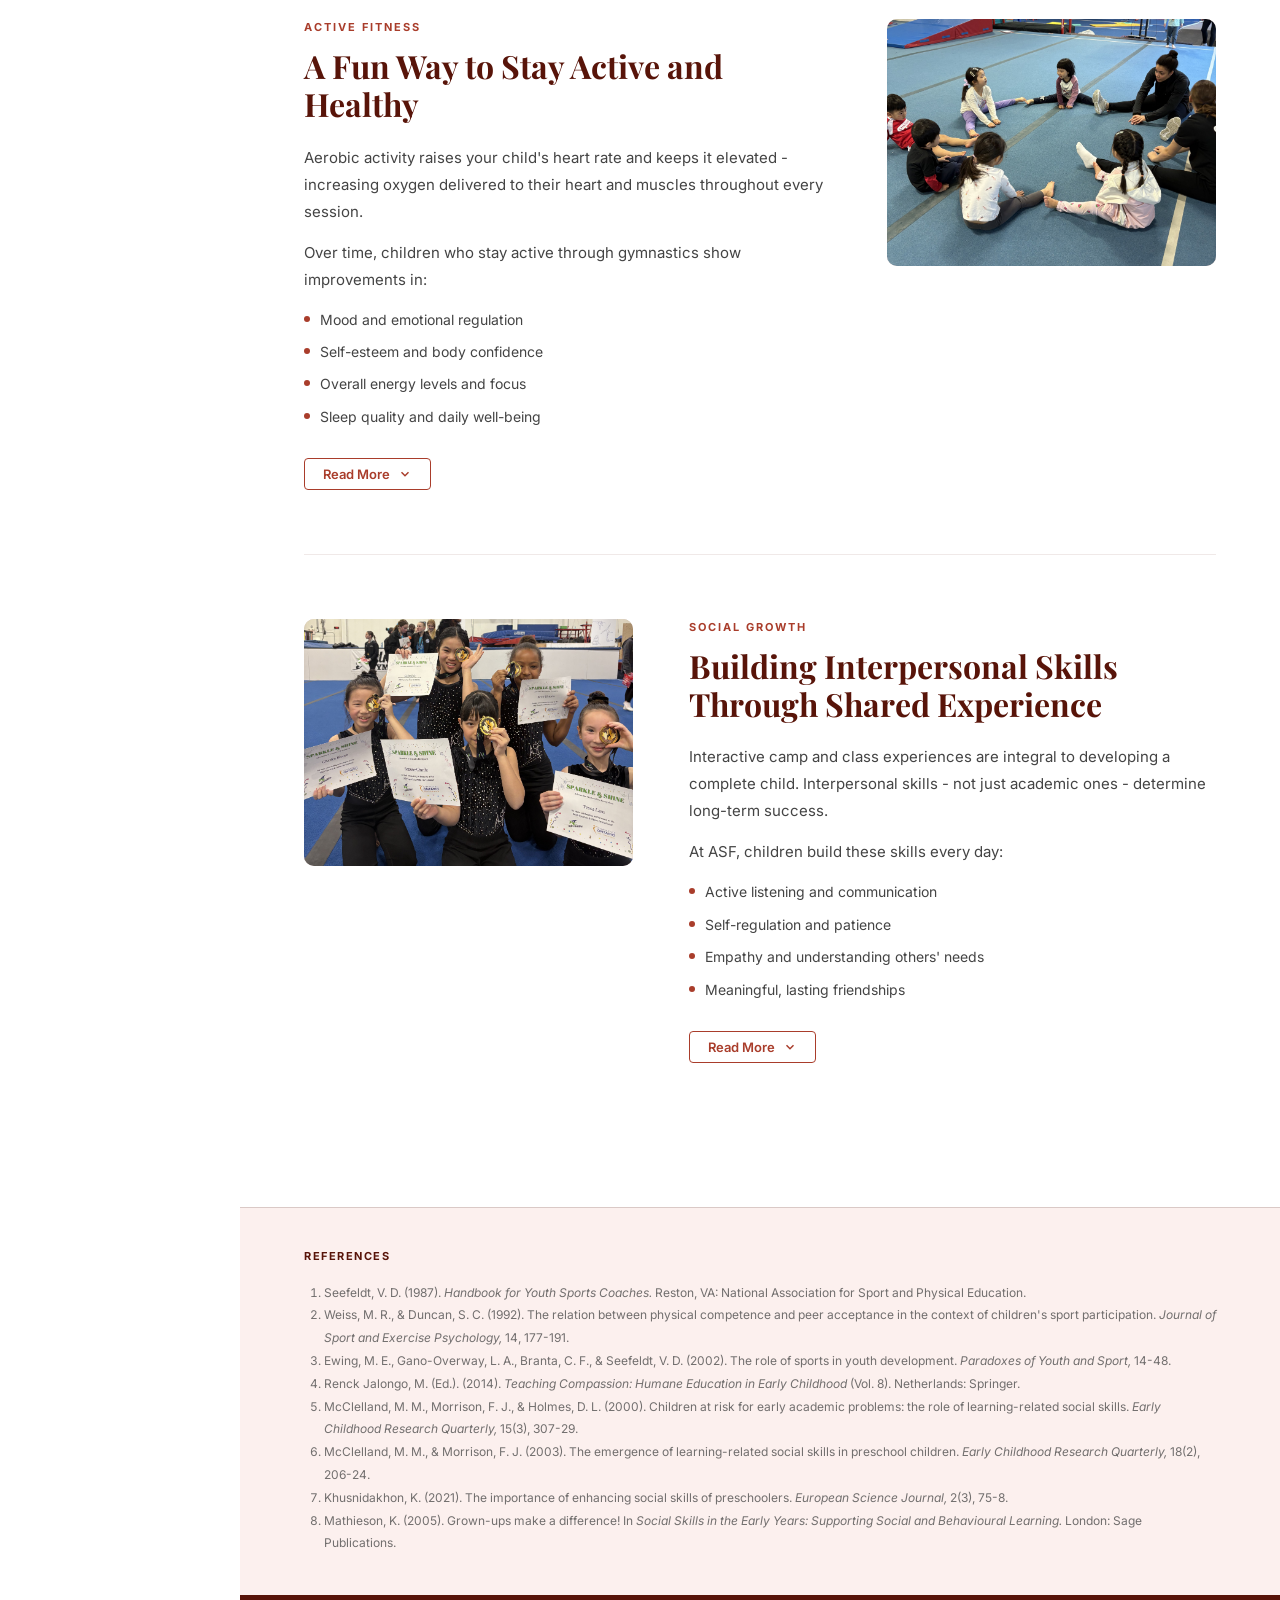
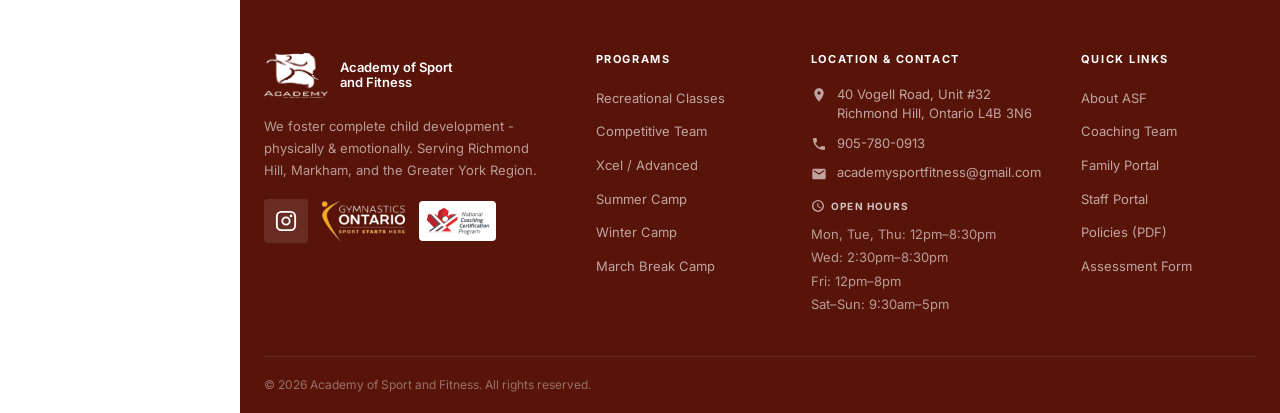
==== commit 4c363f70: "refactor: extract shared CSS into style.css, move gate to layout.js, fix button/icon regressions - C" ====
--- a/benefits.html
+++ b/benefits.html
@@ -1,4 +1,4 @@
-<!DOCTYPE html>
+﻿<!DOCTYPE html>
 <html lang="en">
 <head>
 <meta charset="UTF-8">
@@ -14,62 +14,8 @@
 <link rel="icon" href="assets/web/logo.png" type="image/png">
 <title>Benefits of Gymnastics | Academy of Sport and Fitness</title>
 <link href="https://fonts.googleapis.com/css2?family=Playfair+Display:wght@400;700&family=Inter:wght@300;400;500;600;700&display=swap" rel="stylesheet">
+<link rel="stylesheet" href="assets/style.css">
 <style>
-:root {
-  --seashell:      #FCF0EE;
-  --almond-silk:   #DAC9C6;
-  --brick-red:     #A93D2B;
-  --oxidized-iron: #9B2616;
-  --dark-garnet:   #581409;
-  --white:         #FFFFFF;
-  --text-dark:     #1A1A1A;
-  --text-mid:      #444444;
-  --nav-width:     240px;
-}
-*,*::before,*::after{box-sizing:border-box;margin:0;padding:0}
-body{font-family:'Inter',sans-serif;font-size:16px;color:var(--text-dark);background:var(--white);line-height:1.6}
-img{max-width:100%;height:auto;display:block}
-a{color:var(--brick-red)}
-svg{display:inline-block;vertical-align:middle;flex-shrink:0}
-
-.site-wrapper{display:flex;min-height:100vh}
-#main-content{flex:1;min-width:0;margin-left:var(--nav-width)}
-
-/* ── SIDEBAR NAV ── */
-#site-nav{position:fixed;top:0;left:0;width:var(--nav-width);height:100vh;background:var(--dark-garnet);display:flex;flex-direction:column;overflow-y:auto;z-index:1000;box-shadow:2px 0 16px rgba(0,0,0,.2);scrollbar-width:none}
-#site-nav::-webkit-scrollbar{display:none}
-.nav-logo{display:flex;align-items:center;gap:10px;padding:24px 20px 20px;text-decoration:none;border-bottom:1px solid rgba(255,255,255,.08)}
-.nav-logo-icon{width:64px;height:48px;flex-shrink:0;display:flex;align-items:center;justify-content:center}
-.nav-logo-icon img{width:100%;height:100%;object-fit:contain}
-.nav-logo-text strong{display:block;font-size:13px;font-weight:600;color:#fff;line-height:1.2}
-.nav-menu{list-style:none;padding:12px 0;flex:1}
-.nav-menu>li>a,.nav-menu>li>.nav-parent{display:flex;align-items:center;justify-content:space-between;gap:8px;width:100%;padding:11px 20px;color:var(--almond-silk);text-decoration:none;font-size:13px;font-weight:500;background:none;border:none;font-family:inherit;cursor:pointer;text-align:left;transition:background .15s,color .15s;border-left:3px solid transparent}
-.nav-menu>li>a:hover,.nav-menu>li>.nav-parent:hover{background:rgba(255,255,255,.06);color:#fff}
-.nav-menu>li.active>a{color:#fff;background:rgba(255,255,255,.08);border-left-color:var(--brick-red)}
-.nav-chevron{display:flex;transition:transform .25s;opacity:1}
-.nav-parent[aria-expanded="true"] .nav-chevron{transform:rotate(180deg)}
-.nav-dropdown{list-style:none;background:rgba(0,0,0,.18);overflow:hidden;max-height:0;opacity:0;transition:max-height .28s ease,opacity .2s ease}
-.nav-dropdown.open{max-height:400px;opacity:1}
-.nav-dropdown li a{display:block;padding:9px 20px 9px 32px;color:var(--almond-silk);text-decoration:none;font-size:12px;opacity:.8;transition:background .15s,opacity .15s;border-left:3px solid transparent}
-.nav-dropdown li a:hover{background:rgba(255,255,255,.06);opacity:1;color:#fff}
-.nav-dropdown li.active a{color:#fff;border-left-color:var(--brick-red);opacity:1}
-.nav-policy-btn{display:inline-flex!important;align-items:center;gap:6px;margin:6px 20px 8px 20px;border:1px solid rgba(255,255,255,.3)!important;border-radius:20px;color:var(--almond-silk);text-decoration:none;font-size:11px;font-weight:600;padding:4px 8px;transition:background .15s,border-color .15s;opacity:1!important;background:none}
-.nav-policy-btn:hover{background:rgba(255,255,255,.1)!important;border-color:rgba(255,255,255,.55)!important;color:#fff!important}
-.nav-portal-btn{display:flex!important;align-items:center;justify-content:center;gap:7px;width:fit-content;margin:5px auto 8px;border:1.5px solid rgba(255,255,255,.4)!important;border-radius:20px;color:#fff;text-decoration:none;font-size:12px;font-weight:600;padding:5px 16px;transition:background .15s,border-color .15s;background:rgba(255,255,255,.06)}
-.nav-portal-btn:hover{background:rgba(255,255,255,.15)!important;border-color:rgba(255,255,255,.65)!important;color:#fff!important}
-.nav-contact{padding:16px 20px;border-top:1px solid rgba(255,255,255,.08);font-size:13px;line-height:1.7;color:rgba(255,255,255,.65)}
-.nav-contact a{color:rgba(255,255,255,.55);text-decoration:none}
-.nav-contact a:hover{color:#fff}
-.nav-cta-wrap{padding:16px 20px 24px;border-top:1px solid rgba(255,255,255,.08)}
-.nav-cta{display:block;text-align:center;background:var(--brick-red);color:#fff;padding:11px 16px;border-radius:4px;font-size:13px;font-weight:600;text-decoration:none;transition:background .2s}
-.nav-cta:hover{background:var(--oxidized-iron)}
-/* ── PAGE HERO ── */
-.page-hero{background:var(--dark-garnet);color:var(--white);padding:56px 64px 48px}
-.page-hero .section-eyebrow{font-size:11px;font-weight:700;letter-spacing:.18em;text-transform:uppercase;color:var(--almond-silk);margin-bottom:10px;opacity:.8}
-.page-hero-tagline{font-size:16px;color:rgba(255,255,255,.75);margin-top:10px;line-height:1.55;max-width:560px}
-.page-hero h1{font-family:'Playfair Display',serif;font-size:clamp(2rem,4vw,3rem);font-weight:700;line-height:1.15;margin:0}
-.section-eyebrow{font-size:11px;font-weight:700;letter-spacing:.18em;text-transform:uppercase;color:var(--brick-red);margin-bottom:12px}
-
 /* ── INTRO BAND ── */
 .intro-band{background:var(--seashell);padding:40px 64px;border-bottom:1px solid var(--almond-silk)}
 .intro-band p{max-width:720px;font-size:17px;line-height:1.75;color:var(--text-mid)}
@@ -107,183 +53,26 @@
 .references-section ol{padding-left:20px;font-size:12px;color:var(--text-mid);line-height:1.9;opacity:.75}
 .benefit-img-placeholder{border-radius:10px;overflow:hidden;background:linear-gradient(135deg,var(--almond-silk) 0%,#c9b0ac 100%)}
 .benefit-img-placeholder img{width:100%;aspect-ratio:4/3;object-fit:cover;display:block}
-
-/* ── FOOTER ── */
-#site-footer{background:var(--dark-garnet);color:var(--almond-silk);padding:56px 24px 0;margin-left:var(--nav-width);width:calc(100% - var(--nav-width))}
-.footer-inner{max-width:1100px;margin:0 auto;display:grid;grid-template-columns:2fr 1.2fr 1.2fr 1.2fr;gap:40px;padding-bottom:40px;border-bottom:1px solid rgba(255,255,255,.1)}
-.footer-brand .footer-logo{display:flex;align-items:center;gap:12px;margin-bottom:16px}
-.footer-logo-icon{width:64px;height:48px;flex-shrink:0;display:flex;align-items:center;justify-content:center}
-.footer-logo-icon img{width:100%;height:100%;object-fit:contain}
-.footer-logos{display:flex;gap:14px;align-items:center;flex-wrap:wrap;margin-top:4px}
-.footer-logos .logo-go{height:40px;width:auto;object-fit:contain}
-.footer-logos .logo-nccp{height:40px;width:auto;object-fit:contain;background:#fff;border-radius:4px;padding:2px 4px}
-.footer-ig-btn{width:44px;height:44px;background:rgba(255,255,255,.1);border-radius:4px;display:flex;align-items:center;justify-content:center;color:#fff;text-decoration:none;transition:background .2s;flex-shrink:0}
-.footer-ig-btn:hover{background:var(--brick-red)}
-.footer-logo-text strong{display:block;font-size:13px;font-weight:600;color:#fff;line-height:1.2}
-.footer-brand>p{font-size:13px;line-height:1.7;opacity:.75;margin-bottom:18px}
-.footer-col h4{font-size:11px;font-weight:700;letter-spacing:.14em;text-transform:uppercase;color:#fff;margin-bottom:16px}
-.footer-col ul{list-style:none}
-.footer-col ul li{margin-bottom:8px}
-.footer-col ul li a{color:var(--almond-silk);text-decoration:none;font-size:13px;opacity:.8}
-.footer-col ul li a:hover{opacity:1;color:#fff}
-.footer-contact-item{display:flex;align-items:flex-start;gap:10px;margin-bottom:10px;font-size:13px;opacity:.8;line-height:1.5}
-.footer-contact-item a{color:var(--almond-silk);text-decoration:none}
-.footer-hours{margin-top:14px;font-size:13px;opacity:.75;line-height:1.8}
-.footer-hours h5{display:flex;align-items:center;gap:6px;font-size:10px;font-weight:700;letter-spacing:.12em;text-transform:uppercase;color:#fff;margin-bottom:8px;opacity:1}
-.footer-bottom{max-width:1100px;margin:0 auto;padding:18px 0;display:flex;justify-content:space-between;align-items:center;font-size:12px;opacity:.5}
-.footer-bottom-links{display:flex;gap:18px}
-.footer-bottom-links a{color:var(--almond-silk);text-decoration:none}
-
-/* ── MOBILE ── */
-.mobile-topbar{display:none;position:fixed;top:0;left:0;right:0;height:56px;background:var(--dark-garnet);align-items:center;justify-content:space-between;padding:0 16px;z-index:1001;box-shadow:0 2px 8px rgba(0,0,0,.25)}
-.mobile-logo{display:flex;align-items:center;gap:10px;text-decoration:none}
-.mobile-logo-icon{width:44px;height:30px;display:flex;align-items:center;justify-content:center;flex-shrink:0}
-.mobile-logo-icon img{width:100%;height:100%;object-fit:contain}
-.mobile-logo-name{color:#fff;font-size:13px;font-weight:600}
-.nav-hamburger{background:rgba(255,255,255,.1);border:1px solid rgba(255,255,255,.2);border-radius:6px;cursor:pointer;padding:10px 12px;display:flex;flex-direction:column;gap:5px;align-items:center}
-.nav-hamburger span{display:block;height:2px;background:#fff;border-radius:2px;transition:transform .3s,opacity .3s}
-.nav-hamburger span:nth-child(1){width:24px}
-.nav-hamburger span:nth-child(2){width:24px}
-.nav-hamburger span:nth-child(3){width:24px}
-.nav-hamburger.open span:nth-child(1){width:24px;transform:translateY(7px) rotate(45deg)}
-.nav-hamburger.open span:nth-child(2){opacity:0}
-.nav-hamburger.open span:nth-child(3){width:24px;transform:translateY(-7px) rotate(-45deg)}
-.nav-overlay{display:none;position:fixed;inset:0;background:rgba(0,0,0,.45);z-index:999}
-.nav-overlay.open{display:block}
-#site-nav{transition:transform .3s ease}
 @media(max-width:1024px){
-  .mobile-topbar{display:flex}
-  #site-nav{width:100%;transform:none;opacity:0;pointer-events:none;background:rgba(155,38,22,0.95);align-items:center;justify-content:center;transition:opacity .25s ease;box-shadow:none;overflow:hidden}
-  #site-nav.nav-open{opacity:1;pointer-events:all}
-  #nav-overlay{display:none!important}
-  #site-nav .nav-logo,#site-nav .nav-contact,#site-nav .nav-cta-wrap{display:none}
-  .nav-menu{text-align:center;padding:0;width:100%;flex:none}
-  .nav-menu>li>a,.nav-menu>li>.nav-parent,.nav-dropdown li a{-webkit-tap-highlight-color:transparent}
-  .nav-menu>li>a,.nav-menu>li>.nav-parent{font-size:19px;padding:13px 24px;justify-content:center;border-left:none!important;letter-spacing:.01em}
-  .nav-menu>li.active>a{border-left-color:transparent!important;background:rgba(255,255,255,.1)}
-  .nav-dropdown{background:rgba(0,0,0,.18)}
-  .nav-dropdown li a{text-align:center;padding-left:20px;border-left:none!important}
- .nav-portal-btn{margin:6px auto 8px!important;display:inline-flex!important;width:auto}
-  #main-content{margin-left:0;padding-top:56px}
-  #site-footer{margin-left:0;width:100%}
-  .benefit-block,.benefit-block.reverse{grid-template-columns:1fr;direction:ltr;gap:32px}
-  .benefit-block.reverse .benefit-img-placeholder{order:-1}
-  .apparatus-grid{grid-template-columns:1fr}
-  .benefits-list{padding:0 24px 60px}
-  .intro-band{padding:28px 24px}
-  .page-hero{padding:40px 24px 32px}
-  .references-section{padding:28px 24px}
-  .footer-inner{grid-template-columns:1fr;gap:28px}
-  .footer-bottom{flex-direction:column;gap:8px;text-align:center}
-  .footer-bottom-links{justify-content:center;flex-wrap:wrap}
+  .intro-band{padding:32px 24px}
+  .benefits-list{padding:0 24px 48px}
+  .benefit-block{grid-template-columns:1fr;gap:28px;padding:40px 0}
+  .references-section{padding:32px 24px}
 }
-/* Back to top */
-#back-to-top{position:fixed;bottom:28px;right:28px;width:44px;height:44px;background:var(--brick-red);color:#fff;border:none;border-radius:50%;cursor:pointer;display:flex;align-items:center;justify-content:center;box-shadow:0 2px 12px rgba(0,0,0,.25);opacity:0;transform:translateY(10px);transition:opacity .25s,transform .25s,background .15s;z-index:900;pointer-events:none}
-#back-to-top.visible{opacity:1;transform:translateY(0);pointer-events:all}
-#back-to-top:hover{background:var(--oxidized-iron)}</style>
-<style id="pw-gate-style">
-#pw-gate{position:fixed;top:0;right:0;bottom:0;left:0;background:#111;z-index:99999;display:-webkit-box;display:-ms-flexbox;display:flex;-webkit-box-align:center;-ms-flex-align:center;align-items:center;-webkit-box-pack:center;-ms-flex-pack:center;justify-content:center}
-#pw-box{background:#fff;border-radius:8px;padding:40px 32px;width:calc(100% - 48px);max-width:340px;text-align:center;box-shadow:0 8px 40px rgba(0,0,0,.5)}
-#pw-logo{font-size:17px;font-weight:700;color:#581409;margin-bottom:4px;font-family:Georgia,serif;letter-spacing:.01em}
-#pw-sub{font-size:12.5px;color:#999;margin-bottom:26px}
-#pw-input{width:100%;padding:11px 14px;border:1.5px solid #ddd;border-radius:4px;font-size:16px;text-align:center;letter-spacing:.12em;outline:none;box-sizing:border-box;font-family:inherit;-webkit-appearance:none;appearance:none}
-#pw-input:focus{border-color:#581409}
-#pw-btn{width:100%;margin-top:10px;padding:13px;background:#581409;color:#fff;border:none;border-radius:4px;font-size:14px;font-weight:600;cursor:pointer;font-family:inherit;letter-spacing:.03em;-webkit-appearance:none;appearance:none;touch-action:manipulation}
-#pw-btn:hover,#pw-btn:active{background:#9B2616}
-#pw-err{color:#b00;font-size:12px;margin-top:10px;min-height:16px}
-</style></head>
+</style>  <script src="assets/layout.js" defer></script>
+</head>
 <body>
-<div id="pw-gate">
-  <div id="pw-box">
-    <div id="pw-logo">Academy of Sport &amp; Fitness</div>
-    <div id="pw-sub">Enter the preview password to continue</div>
-    <input id="pw-input" type="password" placeholder="Password" autocomplete="off">
-    <button id="pw-btn">Enter Site</button>
-    <div id="pw-err"></div>
-  </div>
+<script>if(sessionStorage.getItem('asf_auth')!=='1'){var b=document.body.style;b.overflow='hidden';b.position='fixed';b.width='100%';}</script>
 </div>
 
 <!-- Mobile top bar -->
-<div class="mobile-topbar">
-  <a href="index.html" class="mobile-logo">
-    <div class="mobile-logo-icon"><img src="assets/web/logo.png" alt="ASF Logo"></div>
-    <span class="mobile-logo-name">Academy of Sport and Fitness</span>
-  </a>
-  <button class="nav-hamburger" id="nav-hamburger" aria-label="Open menu" aria-expanded="false">
-    <span></span><span></span><span></span>
-  </button>
-</div>
+<div class="mobile-topbar"></div>
 <div class="nav-overlay" id="nav-overlay"></div>
 
 <div class="site-wrapper">
 
 <!-- ── SIDEBAR NAV ── -->
-<nav id="site-nav">
-  <a href="index.html" class="nav-logo">
-    <div class="nav-logo-icon"><img src="assets/web/logo.png" alt="ASF Logo"></div>
-    <div class="nav-logo-text">
-      <strong>Academy of Sport<br>and Fitness</strong>
-    </div>
-  </a>
-
-  <ul class="nav-menu">
-    <li><a href="index.html">Home</a></li>
-    <li>
-      <button class="nav-parent" aria-expanded="true">
-        About
-        <span class="nav-chevron">
-          <svg width="16" height="16" viewBox="0 0 24 24" fill="currentColor"><path d="M7 10l5 5 5-5H7z"/></svg>
-        </span>
-      </button>
-      <ul class="nav-dropdown open">
-        <li><a href="our-facility.html">Our Facility</a></li>
-        <li><a href="location-contact.html">Location &amp; Contact</a></li>
-        <li class="active"><a href="benefits.html">Benefits</a></li>
-        <li><a href="coaching-team.html">Coaching Team</a></li>
-        <li><a href="https://academysportfitness.ca/wp-content/uploads/2025/06/Academy-Policies-25-26.pdf" target="_blank" rel="noopener noreferrer">Policies (PDF)&nbsp;<svg width="10" height="10" viewBox="0 0 24 24" fill="none" stroke="currentColor" stroke-width="2.5"><path d="M18 13v6a2 2 0 0 1-2 2H5a2 2 0 0 1-2-2V8a2 2 0 0 1 2-2h6"/><polyline points="15 3 21 3 21 9"/><line x1="10" y1="14" x2="21" y2="3"/></svg></a></li>
-      </ul>
-    </li>
-    <li>
-      <button class="nav-parent" aria-expanded="false">
-        Programs
-        <span class="nav-chevron">
-          <svg width="16" height="16" viewBox="0 0 24 24" fill="currentColor"><path d="M7 10l5 5 5-5H7z"/></svg>
-        </span>
-      </button>
-      <ul class="nav-dropdown">
-        <li><a href="which-program.html">Find the Right Program</a></li>
-        <li><a href="camp.html">Camps</a></li>
-        <li><a href="recreational-classes.html">Recreational Classes</a></li>
-        <li><a href="xcel.html">Xcel / Advanced</a></li>
-        <li><a href="competitive-team.html">Competitive Team</a></li>
-        <li><a href="birthday.html">Birthday Parties</a></li>
-      </ul>
-    </li>
-    <li><a href="gallery.html">Gallery</a></li>
-    <li>
-      <button class="nav-parent" aria-expanded="false">
-        Family Portal
-        <span class="nav-chevron">
-          <svg width="16" height="16" viewBox="0 0 24 24" fill="currentColor"><path d="M7 10l5 5 5-5H7z"/></svg>
-        </span>
-      </button>
-      <ul class="nav-dropdown">
-        <li><a href="https://app.jackrabbitclass.com/regv2.asp?id=540626" target="_blank" rel="noopener noreferrer">Sign Up&nbsp;<svg width="10" height="10" viewBox="0 0 24 24" fill="none" stroke="currentColor" stroke-width="2.5"><path d="M18 13v6a2 2 0 0 1-2 2H5a2 2 0 0 1-2-2V8a2 2 0 0 1 2-2h6"/><polyline points="15 3 21 3 21 9"/><line x1="10" y1="14" x2="21" y2="3"/></svg></a></li>
-        <li><a href="https://app.jackrabbitclass.com/jr3.0/ParentPortal/Login?orgID=540626" target="_blank" rel="noopener noreferrer">Log In&nbsp;<svg width="10" height="10" viewBox="0 0 24 24" fill="none" stroke="currentColor" stroke-width="2.5"><path d="M18 13v6a2 2 0 0 1-2 2H5a2 2 0 0 1-2-2V8a2 2 0 0 1 2-2h6"/><polyline points="15 3 21 3 21 9"/><line x1="10" y1="14" x2="21" y2="3"/></svg></a></li>
-      </ul>
-    </li>
-  </ul>
-
-  <div class="nav-contact">
-    <p><a href="https://maps.google.com/?q=40+Vogell+Road+Unit+32+Richmond+Hill+ON+L4B+3N6" target="_blank" rel="noopener noreferrer" style="color:inherit;text-decoration:none">40 Vogell Road, Unit #32<br>Richmond Hill, Ontario L4B 3N6</a></p>
-    <p><a href="tel:9057800913">905-780-0913</a></p>
-    <p><a href="mailto:academysportfitness@gmail.com">academysportfitness@gmail.com</a></p>
-  </div>
-
-  <div class="nav-cta-wrap">
-    <a href="https://app.jackrabbitclass.com/regv2.asp?id=540626" class="nav-cta" target="_blank" rel="noopener noreferrer">Register Now</a>
-  </div>
-</nav>
+<nav id="site-nav"></nav>
 
 <!-- ── MAIN ── -->
 <main id="main-content">
@@ -460,86 +249,9 @@
 </div><!-- .site-wrapper -->
 
 <!-- Footer -->
-<footer id="site-footer">
-  <div class="footer-inner">
-    <div class="footer-brand">
-      <div class="footer-logo">
-        <div class="footer-logo-icon"><img src="assets/web/logo.png" alt="ASF Logo"></div>
-        <div class="footer-logo-text">
-          <strong>Academy of Sport<br>and Fitness</strong>
-            </div>
-      </div>
-      <p>We foster complete child development - physically &amp; emotionally. Serving Richmond Hill, Markham, and the Greater York Region.</p>
-      <div class="footer-logos">
-        <a href="https://www.instagram.com/asfgymnastics/" class="footer-ig-btn" target="_blank" rel="noopener noreferrer" aria-label="Instagram">
-          <svg width="22" height="22" viewBox="0 0 24 24" fill="none" stroke="currentColor" stroke-width="2"><rect x="2" y="2" width="20" height="20" rx="5"/><circle cx="12" cy="12" r="4"/><circle cx="17.5" cy="6.5" r="1.5" fill="currentColor" stroke="none"/></svg>
-        </a>
-        <img src="assets/web/logo-recasf.png" alt="Gymnastics Ontario" class="logo-go">
-        <img src="assets/web/logo-nccp.png" alt="National Coaching Certification Program" class="logo-nccp">
-      </div>
-    </div>
-    <div class="footer-col">
-      <h4>Programs</h4>
-      <ul>
-        <li><a href="recreational-classes.html">Recreational Classes</a></li>
-        <li><a href="competitive-team.html">Competitive Team</a></li>
-        <li><a href="xcel.html">Xcel / Advanced</a></li>
-        <li><a href="camp.html#panel-summer">Summer Camp</a></li>
-        <li><a href="camp.html#panel-winter">Winter Camp</a></li>
-        <li><a href="camp.html#panel-marchbreak">March Break Camp</a></li>
-      </ul>
-    </div>
-    <div class="footer-col">
-      <h4>Location &amp; Contact</h4>
-      <div class="footer-contact-item"><span class="icon"><svg width="16" height="16" viewBox="0 0 24 24" fill="currentColor"><path d="M12 2C8.13 2 5 5.13 5 9c0 5.25 7 13 7 13s7-7.75 7-13c0-3.87-3.13-7-7-7zm0 9.5c-1.38 0-2.5-1.12-2.5-2.5s1.12-2.5 2.5-2.5 2.5 1.12 2.5 2.5-1.12 2.5-2.5 2.5z"/></svg></span><span><a href="https://maps.google.com/?q=40+Vogell+Road+Unit+32+Richmond+Hill+ON+L4B+3N6" target="_blank" rel="noopener noreferrer" style="color:inherit;text-decoration:none">40 Vogell Road, Unit #32<br>Richmond Hill, Ontario L4B 3N6</a></span></div>
-      <div class="footer-contact-item"><span class="icon"><svg width="16" height="16" viewBox="0 0 24 24" fill="currentColor"><path d="M6.62 10.79a15.05 15.05 0 0 0 6.59 6.59l2.2-2.2a1 1 0 0 1 1.02-.24c1.12.37 2.33.57 3.57.57a1 1 0 0 1 1 1V20a1 1 0 0 1-1 1C10.61 21 3 13.39 3 4a1 1 0 0 1 1-1h3.5a1 1 0 0 1 1 1c0 1.25.2 2.45.57 3.57a1 1 0 0 1-.25 1.02l-2.2 2.2z"/></svg></span><a href="tel:9057800913">905-780-0913</a></div>
-      <div class="footer-contact-item"><span class="icon"><svg width="16" height="16" viewBox="0 0 24 24" fill="currentColor"><path d="M20 4H4c-1.1 0-2 .9-2 2v12c0 1.1.9 2 2 2h16c1.1 0 2-.9 2-2V6c0-1.1-.9-2-2-2zm0 4l-8 5-8-5V6l8 5 8-5v2z"/></svg></span><a href="mailto:academysportfitness@gmail.com">academysportfitness@gmail.com</a></div>
-      <div class="footer-hours">
-        <h5><svg width="14" height="14" viewBox="0 0 24 24" fill="currentColor"><path d="M11.99 2C6.47 2 2 6.48 2 12s4.47 10 9.99 10C17.52 22 22 17.52 22 12S17.52 2 11.99 2zM12 20c-4.42 0-8-3.58-8-8s3.58-8 8-8 8 3.58 8 8-3.58 8-8 8zm.5-13H11v6l5.25 3.15.75-1.23-4.5-2.67V7z"/></svg> Open Hours</h5>
-        Mon, Tue, Thu: 12pm–8:30pm<br>Wed: 2:30pm–8:30pm<br>Fri: 12pm–8pm<br>Sat–Sun: 9:30am–5pm
-      </div>
-    </div>
-    <div class="footer-col">
-      <h4>Quick Links</h4>
-      <ul>
-        <li><a href="our-facility.html">About ASF</a></li>
-        <li><a href="coaching-team.html">Coaching Team</a></li>
-        <li><a href="https://app.jackrabbitclass.com/jr3.0/ParentPortal/Login?orgID=540626" target="_blank" rel="noopener noreferrer">Family Portal</a></li>
-        <li><a href="https://app.jackrabbitclass.com/jr3.0/TimeClock/StaffLogin?OrgId=540626&amp;sId=6b551da4-ce01-4f84-93cd-3070660bcdcf&amp;loc=ACADEMY" target="_blank" rel="noopener noreferrer">Staff Portal</a></li>
-        <li><a href="https://academysportfitness.ca/wp-content/uploads/2025/06/Academy-Policies-25-26.pdf" target="_blank" rel="noopener noreferrer">Policies (PDF)</a></li>
-        <li><a href="https://docs.google.com/forms/d/e/1FAIpQLSeGI9-S27g814u1JuJN66jXMPEFzDr7q_HO4TTykKR-nlzwiQ/viewform?usp=send_form" target="_blank" rel="noopener noreferrer">Assessment Form</a></li>
-      </ul>
-    </div>
-  </div>
-  <div class="footer-bottom">
-    <span>&copy; 2026 Academy of Sport and Fitness. All rights reserved.</span>
-  </div>
-</footer>
+<footer id="site-footer"></footer>
 
 <script>
-document.querySelectorAll('.nav-parent').forEach(btn => {
-  btn.addEventListener('click', () => {
-    const expanded = btn.getAttribute('aria-expanded') === 'true';
-    const dropdown = btn.nextElementSibling;
-    document.querySelectorAll('.nav-parent').forEach(other => {
-      if (other !== btn) {
-        other.setAttribute('aria-expanded', 'false');
-        other.nextElementSibling?.classList.remove('open');
-      }
-    });
-    btn.setAttribute('aria-expanded', expanded ? 'false' : 'true');
-    dropdown?.classList.toggle('open', !expanded);
-  });
-});
-
-const hamburger = document.getElementById('nav-hamburger');
-const siteNav = document.getElementById('site-nav');
-const overlay = document.getElementById('nav-overlay');
-function openNav() { siteNav.classList.add('nav-open'); hamburger.classList.add('open'); overlay.classList.add('open'); hamburger.setAttribute('aria-expanded','true'); }
-function closeNav() { siteNav.classList.remove('nav-open'); hamburger.classList.remove('open'); overlay.classList.remove('open'); hamburger.setAttribute('aria-expanded','false'); }
-hamburger?.addEventListener('click', () => siteNav.classList.contains('nav-open') ? closeNav() : openNav());
-overlay?.addEventListener('click', closeNav);
-
 document.querySelectorAll('.btn-read-more').forEach(btn => {
   btn.addEventListener('click', () => {
     const target = document.getElementById(btn.dataset.target);
@@ -549,31 +261,5 @@
   });
 });
 </script>
-
-<button id="back-to-top" aria-label="Back to top">
-  <svg width="20" height="20" viewBox="0 0 24 24" fill="none" stroke="currentColor" stroke-width="2.5"><polyline points="18 15 12 9 6 15"/></svg>
-</button><script>
-(function(){
-  var gate=document.getElementById('pw-gate');
-  if(sessionStorage.getItem('asf_auth')==='1'){gate.remove();return;}
-  document.body.style.overflow='hidden';
-  document.body.style.position='fixed';
-  document.body.style.width='100%';
-  function unlock(){document.body.style.overflow='';document.body.style.position='';document.body.style.width='';gate.style.display='none';gate.remove();}
-  function attempt(){
-    if(document.getElementById('pw-input').value==='asfgym'){
-      sessionStorage.setItem('asf_auth','1');
-      unlock();
-    } else {
-      document.getElementById('pw-err').textContent='Incorrect password — try again.';
-      document.getElementById('pw-input').value='';
-      document.getElementById('pw-input').focus();
-    }
-  }
-  document.getElementById('pw-btn').addEventListener('click',attempt);
-  document.getElementById('pw-input').addEventListener('keydown',function(e){if(e.key==='Enter'||e.keyCode===13)attempt();});
-  setTimeout(function(){document.getElementById('pw-input').focus();},50);
-})();
-</script>
 </body>
 </html>
--- a/assets/style.css
+++ b/assets/style.css
@@ -0,0 +1,166 @@
+/* ================================================================
+   ASF Shared Stylesheet — shared across all 12 pages
+   Page-specific CSS stays in each page's <style> block
+   ================================================================ */
+
+/* ── VARIABLES ── */
+:root {
+  --seashell:      #FCF0EE;
+  --almond-silk:   #DAC9C6;
+  --brick-red:     #A93D2B;
+  --oxidized-iron: #9B2616;
+  --dark-garnet:   #581409;
+  --white:         #FFFFFF;
+  --text-dark:     #1A1A1A;
+  --text-mid:      #444444;
+  --nav-width:     240px;
+}
+
+/* ── RESET ── */
+*,*::before,*::after{box-sizing:border-box;margin:0;padding:0}
+body{font-family:'Inter',sans-serif;font-size:16px;color:var(--text-dark);background:var(--white);line-height:1.6}
+img{max-width:100%;height:auto;display:block}
+a{color:var(--brick-red)}
+svg{display:inline-block;vertical-align:middle;flex-shrink:0}
+
+/* ── LAYOUT ── */
+.site-wrapper{display:flex;min-height:100vh}
+#main-content{flex:1;min-width:0;margin-left:var(--nav-width)}
+
+/* ── SIDEBAR NAV ── */
+#site-nav{position:fixed;top:0;left:0;width:var(--nav-width);height:100vh;background:var(--dark-garnet);display:flex;flex-direction:column;overflow-y:auto;z-index:1000;box-shadow:2px 0 16px rgba(0,0,0,.2);scrollbar-width:none}
+#site-nav::-webkit-scrollbar{display:none}
+.nav-logo{display:flex;align-items:center;gap:10px;padding:24px 20px 20px;text-decoration:none;border-bottom:1px solid rgba(255,255,255,.08)}
+.nav-logo-icon{width:64px;height:48px;flex-shrink:0;display:flex;align-items:center;justify-content:center}
+.nav-logo-icon img{width:100%;height:100%;object-fit:contain}
+.nav-logo-text strong{display:block;font-size:13px;font-weight:600;color:#fff;line-height:1.2}
+.nav-logo-text span{display:block;font-size:10px;letter-spacing:.07em;text-transform:uppercase;color:var(--almond-silk);opacity:.7}
+.nav-menu{list-style:none;padding:12px 0;flex:1}
+.nav-menu>li>a,.nav-menu>li>.nav-parent{display:flex;align-items:center;justify-content:space-between;gap:8px;width:100%;padding:11px 20px;color:var(--almond-silk);text-decoration:none;font-size:13px;font-weight:500;background:none;border:none;font-family:inherit;cursor:pointer;text-align:left;transition:background .15s,color .15s;border-left:3px solid transparent}
+.nav-menu>li>a:hover,.nav-menu>li>.nav-parent:hover{background:rgba(255,255,255,.06);color:#fff}
+.nav-menu>li.active>a{color:#fff;background:rgba(255,255,255,.08);border-left-color:var(--brick-red)}
+.nav-chevron{display:flex;transition:transform .25s;opacity:1}
+.nav-parent[aria-expanded="true"] .nav-chevron{transform:rotate(180deg)}
+.nav-dropdown{list-style:none;background:rgba(0,0,0,.18);overflow:hidden;max-height:0;opacity:0;transition:max-height .28s ease,opacity .2s ease}
+.nav-dropdown.open{max-height:400px;opacity:1}
+.nav-dropdown li a{display:block;padding:9px 20px 9px 32px;color:var(--almond-silk);text-decoration:none;font-size:12px;opacity:.8;transition:background .15s,opacity .15s;border-left:3px solid transparent}
+.nav-dropdown li a:hover{background:rgba(255,255,255,.06);opacity:1;color:#fff}
+.nav-dropdown li.active a{color:#fff;border-left-color:var(--brick-red);opacity:1}
+.nav-policy-btn{display:inline-flex!important;align-items:center;gap:6px;margin:6px 20px 8px 20px;border:1px solid rgba(255,255,255,.3)!important;border-radius:20px;color:var(--almond-silk);text-decoration:none;font-size:11px;font-weight:600;padding:4px 8px;transition:background .15s,border-color .15s;opacity:1!important;background:none}
+.nav-policy-btn:hover{background:rgba(255,255,255,.1)!important;border-color:rgba(255,255,255,.55)!important;color:#fff!important}
+.nav-portal-btn{display:flex!important;align-items:center;justify-content:center;gap:7px;width:fit-content;margin:5px auto 8px;border:1.5px solid rgba(255,255,255,.4)!important;border-radius:20px;color:#fff;text-decoration:none;font-size:12px;font-weight:600;padding:5px 16px;transition:background .15s,border-color .15s;background:rgba(255,255,255,.06)}
+.nav-portal-btn:hover{background:rgba(255,255,255,.15)!important;border-color:rgba(255,255,255,.65)!important;color:#fff!important}
+.nav-contact{padding:16px 20px;border-top:1px solid rgba(255,255,255,.08);font-size:13px;line-height:1.7;color:rgba(255,255,255,.65)}
+.nav-contact a{color:rgba(255,255,255,.55);text-decoration:none}
+.nav-contact a:hover{color:#fff}
+.nav-cta-wrap{padding:16px 20px 24px;border-top:1px solid rgba(255,255,255,.08)}
+.nav-cta{display:block;text-align:center;background:var(--brick-red);color:#fff;padding:11px 16px;border-radius:4px;font-size:13px;font-weight:600;text-decoration:none;transition:background .2s}
+.nav-cta:hover{background:var(--oxidized-iron)}
+
+/* ── PAGE HERO ── */
+.page-hero{background:var(--dark-garnet);color:var(--white);padding:56px 64px 48px}
+.page-hero .section-eyebrow{font-size:11px;font-weight:700;letter-spacing:.18em;text-transform:uppercase;color:var(--almond-silk);margin-bottom:10px;opacity:.8}
+.page-hero-tagline{font-size:16px;color:rgba(255,255,255,.75);margin-top:10px;line-height:1.55;max-width:560px}
+.page-hero h1{font-family:'Playfair Display',serif;font-size:clamp(2rem,4vw,3rem);font-weight:700;line-height:1.15;margin:0}
+
+/* ── SHARED ELEMENTS ── */
+.section-eyebrow{font-size:11px;font-weight:700;letter-spacing:.18em;text-transform:uppercase;color:var(--brick-red);margin-bottom:12px}
+.inner-page{max-width:960px;margin:0 auto;padding:56px 48px}
+.section-divider{border:none;border-top:1px solid var(--almond-silk);margin:48px 0}
+
+/* ── FOOTER ── */
+#site-footer{background:var(--dark-garnet);color:var(--almond-silk);padding:56px 24px 0;margin-left:var(--nav-width);width:calc(100% - var(--nav-width))}
+.footer-inner{max-width:1100px;margin:0 auto;display:grid;grid-template-columns:2fr 1.2fr 1.2fr 1.2fr;gap:40px;padding-bottom:40px;border-bottom:1px solid rgba(255,255,255,.1)}
+.footer-brand .footer-logo{display:flex;align-items:center;gap:12px;margin-bottom:16px}
+.footer-logo-icon{width:64px;height:48px;flex-shrink:0;display:flex;align-items:center;justify-content:center}
+.footer-logo-icon img{width:100%;height:100%;object-fit:contain}
+.footer-logos{display:flex;gap:14px;align-items:center;flex-wrap:wrap;margin-top:4px}
+.footer-logos .logo-go{height:40px;width:auto;object-fit:contain}
+.footer-logos .logo-nccp{height:40px;width:auto;object-fit:contain;background:#fff;border-radius:4px;padding:2px 4px}
+.footer-logo-text strong{display:block;font-size:13px;font-weight:600;color:#fff;line-height:1.2}
+.footer-brand>p{font-size:13px;line-height:1.7;opacity:.75;margin-bottom:18px}
+.footer-ig-btn{width:44px;height:44px;background:rgba(255,255,255,.1);border-radius:4px;display:flex;align-items:center;justify-content:center;color:#fff;text-decoration:none;transition:background .2s;flex-shrink:0}
+.footer-ig-btn:hover{background:var(--brick-red)}
+.footer-col h4{font-size:11px;font-weight:700;letter-spacing:.14em;text-transform:uppercase;color:#fff;margin-bottom:16px}
+.footer-col ul{list-style:none}
+.footer-col ul li{margin-bottom:8px}
+.footer-col ul li a{color:var(--almond-silk);text-decoration:none;font-size:13px;opacity:.8}
+.footer-col ul li a:hover{opacity:1;color:#fff}
+.footer-contact-item{display:flex;align-items:flex-start;gap:10px;margin-bottom:10px;font-size:13px;opacity:.8;line-height:1.5}
+.footer-contact-item a{color:var(--almond-silk);text-decoration:none}
+.footer-hours{margin-top:14px;font-size:13px;opacity:.75;line-height:1.8}
+.footer-hours h5{display:flex;align-items:center;gap:6px;font-size:10px;font-weight:700;letter-spacing:.12em;text-transform:uppercase;color:#fff;margin-bottom:8px;opacity:1}
+.footer-bottom{max-width:1100px;margin:0 auto;padding:18px 0;display:flex;justify-content:space-between;align-items:center;font-size:12px;opacity:.5}
+.footer-bottom-links{display:flex;gap:20px}
+.footer-bottom-links a{color:var(--almond-silk);text-decoration:none}
+.footer-bottom-links a:hover{opacity:1;color:#fff}
+
+/* ── MOBILE TOPBAR ── */
+.mobile-topbar{display:none;position:fixed;top:0;left:0;right:0;height:56px;background:var(--dark-garnet);z-index:1001;align-items:center;justify-content:space-between;padding:0 16px;box-shadow:0 2px 8px rgba(0,0,0,.25)}
+.mobile-logo{display:flex;align-items:center;gap:10px;text-decoration:none}
+.mobile-logo-icon{width:44px;height:30px;display:flex;align-items:center;justify-content:center;flex-shrink:0}
+.mobile-logo-icon img{width:100%;height:100%;object-fit:contain}
+.mobile-logo-name{color:#fff;font-size:13px;font-weight:600}
+.nav-hamburger{background:rgba(255,255,255,.1);border:1px solid rgba(255,255,255,.2);border-radius:6px;cursor:pointer;padding:10px 12px;display:flex;flex-direction:column;gap:5px;align-items:center}
+.nav-hamburger span{display:block;height:2px;background:#fff;border-radius:2px;transition:transform .3s,opacity .3s}
+.nav-hamburger span:nth-child(1){width:24px}
+.nav-hamburger span:nth-child(2){width:24px}
+.nav-hamburger span:nth-child(3){width:24px}
+.nav-hamburger.open span:nth-child(1){width:24px;transform:translateY(7px) rotate(45deg)}
+.nav-hamburger.open span:nth-child(2){opacity:0}
+.nav-hamburger.open span:nth-child(3){width:24px;transform:translateY(-7px) rotate(-45deg)}
+.nav-overlay{display:none;position:fixed;inset:0;background:rgba(0,0,0,.45);z-index:999}
+.nav-overlay.active{display:block}
+#site-nav{transition:transform .3s ease}
+
+/* ── MOBILE OVERRIDES ── */
+@media(max-width:1024px){
+  .mobile-topbar{display:flex}
+  #site-nav{width:100%;transform:none;opacity:0;pointer-events:none;background:rgba(155,38,22,0.95);align-items:center;justify-content:center;transition:opacity .25s ease;box-shadow:none;overflow:hidden}
+  #site-nav.open{opacity:1;pointer-events:all}
+  #nav-overlay{display:none!important}
+  #site-nav .nav-logo,#site-nav .nav-contact,#site-nav .nav-cta-wrap{display:none}
+  .nav-menu{text-align:center;padding:0;width:100%;flex:none}
+  .nav-menu>li>a,.nav-menu>li>.nav-parent,.nav-dropdown li a{-webkit-tap-highlight-color:transparent}
+  .nav-menu>li>a,.nav-menu>li>.nav-parent{font-size:19px;padding:13px 24px;justify-content:center;border-left:none!important;letter-spacing:.01em}
+  .nav-menu>li.active>a{border-left-color:transparent!important;background:rgba(255,255,255,.1)}
+  .nav-dropdown{background:rgba(0,0,0,.18)}
+  .nav-dropdown li a{text-align:center;padding-left:20px;border-left:none!important}
+  .nav-portal-btn{margin:6px auto 8px!important;display:inline-flex!important;width:auto}
+  #main-content{margin-left:0;padding-top:56px}
+  #site-footer{margin-left:0;width:100%}
+  .page-hero{padding:40px 24px 32px}
+  .inner-page{padding:40px 24px}
+  .footer-inner{grid-template-columns:1fr;gap:28px}
+  .footer-bottom{flex-direction:column;gap:8px;text-align:center}
+  .footer-bottom-links{justify-content:center;flex-wrap:wrap}
+}
+
+/* ── SHARED BUTTONS ── */
+.btn-primary{display:inline-block;background:var(--brick-red);color:#fff;padding:14px 28px;border-radius:4px;font-size:14px;font-weight:600;text-decoration:none;letter-spacing:.03em;transition:background .2s}
+.btn-primary:hover{background:var(--oxidized-iron);color:#fff}
+.btn-outline{display:inline-block;border:2px solid rgba(255,255,255,.6);color:#fff;padding:12px 28px;border-radius:4px;font-size:14px;font-weight:500;text-decoration:none;transition:border-color .2s,background .2s}
+.btn-outline:hover{border-color:#fff;background:rgba(255,255,255,.1);color:#fff}
+.btn-red{display:inline-block;background:var(--brick-red);color:#fff;padding:12px 24px;border-radius:4px;font-size:13px;font-weight:600;text-decoration:none;transition:background .2s}
+.btn-red:hover{background:var(--oxidized-iron);color:#fff}
+.icon-cartwheel{display:inline-block;width:28px;height:28px;background-color:currentColor;-webkit-mask:url('web/icon-cartwheel.png') center/contain no-repeat;mask:url('web/icon-cartwheel.png') center/contain no-repeat;vertical-align:middle}
+.finder-stuck{margin:0 112px 32px;padding:20px 28px;background:var(--seashell);border:1px solid var(--almond-silk);border-radius:8px;display:flex;align-items:center;gap:20px;flex-wrap:wrap}
+.finder-stuck p{font-size:15px;color:var(--text-dark);flex:1;min-width:200px}
+
+/* ── BACK TO TOP ── */
+#back-to-top{position:fixed;bottom:28px;right:28px;width:44px;height:44px;background:var(--brick-red);color:#fff;border:none;border-radius:50%;cursor:pointer;display:flex;align-items:center;justify-content:center;box-shadow:0 2px 12px rgba(0,0,0,.25);opacity:0;transform:translateY(10px);transition:opacity .25s,transform .25s,background .15s;z-index:900;pointer-events:none}
+#back-to-top.visible{opacity:1;transform:translateY(0);pointer-events:all}
+#back-to-top:hover{background:var(--oxidized-iron)}
+
+/* ── PASSWORD GATE ── */
+#pw-gate{position:fixed;top:0;right:0;bottom:0;left:0;background:#111;z-index:99999;display:-webkit-box;display:-ms-flexbox;display:flex;-webkit-box-align:center;-ms-flex-align:center;align-items:center;-webkit-box-pack:center;-ms-flex-pack:center;justify-content:center}
+#pw-box{background:#fff;border-radius:8px;padding:40px 32px;width:calc(100% - 48px);max-width:340px;text-align:center;box-shadow:0 8px 40px rgba(0,0,0,.5)}
+#pw-logo{font-size:17px;font-weight:700;color:#581409;margin-bottom:4px;font-family:Georgia,serif;letter-spacing:.01em}
+#pw-sub{font-size:12.5px;color:#999;margin-bottom:26px}
+#pw-input{width:100%;padding:11px 14px;border:1.5px solid #ddd;border-radius:4px;font-size:16px;text-align:center;letter-spacing:.12em;outline:none;box-sizing:border-box;font-family:inherit;-webkit-appearance:none;appearance:none}
+#pw-input:focus{border-color:#581409}
+#pw-btn{width:100%;margin-top:10px;padding:13px;background:#581409;color:#fff;border:none;border-radius:4px;font-size:14px;font-weight:600;cursor:pointer;font-family:inherit;letter-spacing:.03em;-webkit-appearance:none;appearance:none;touch-action:manipulation}
+#pw-btn:hover,#pw-btn:active{background:#9B2616}
+#pw-err{color:#b00;font-size:12px;margin-top:10px;min-height:16px}
+@keyframes shake{0%,100%{transform:translateX(0)}20%,60%{transform:translateX(-6px)}40%,80%{transform:translateX(6px)}}
+#pw-input.shake{animation:shake .4s ease}
